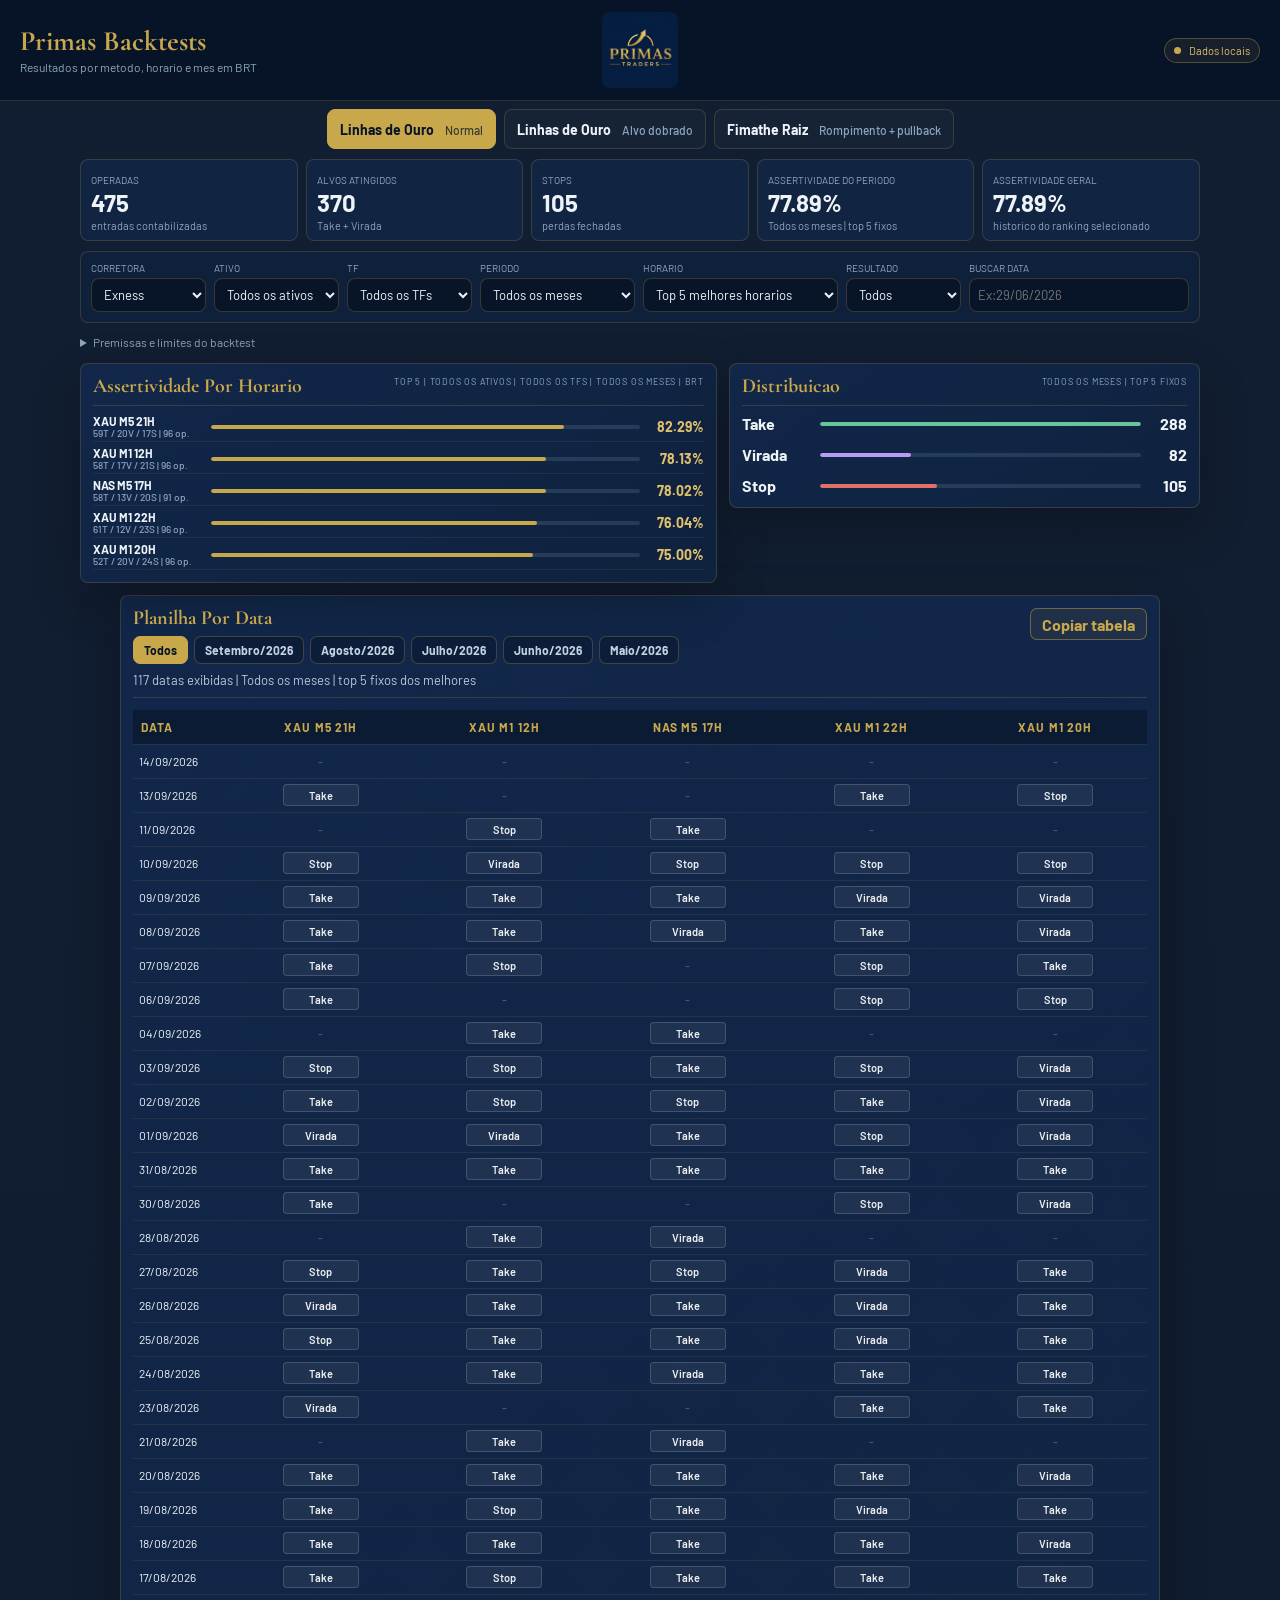
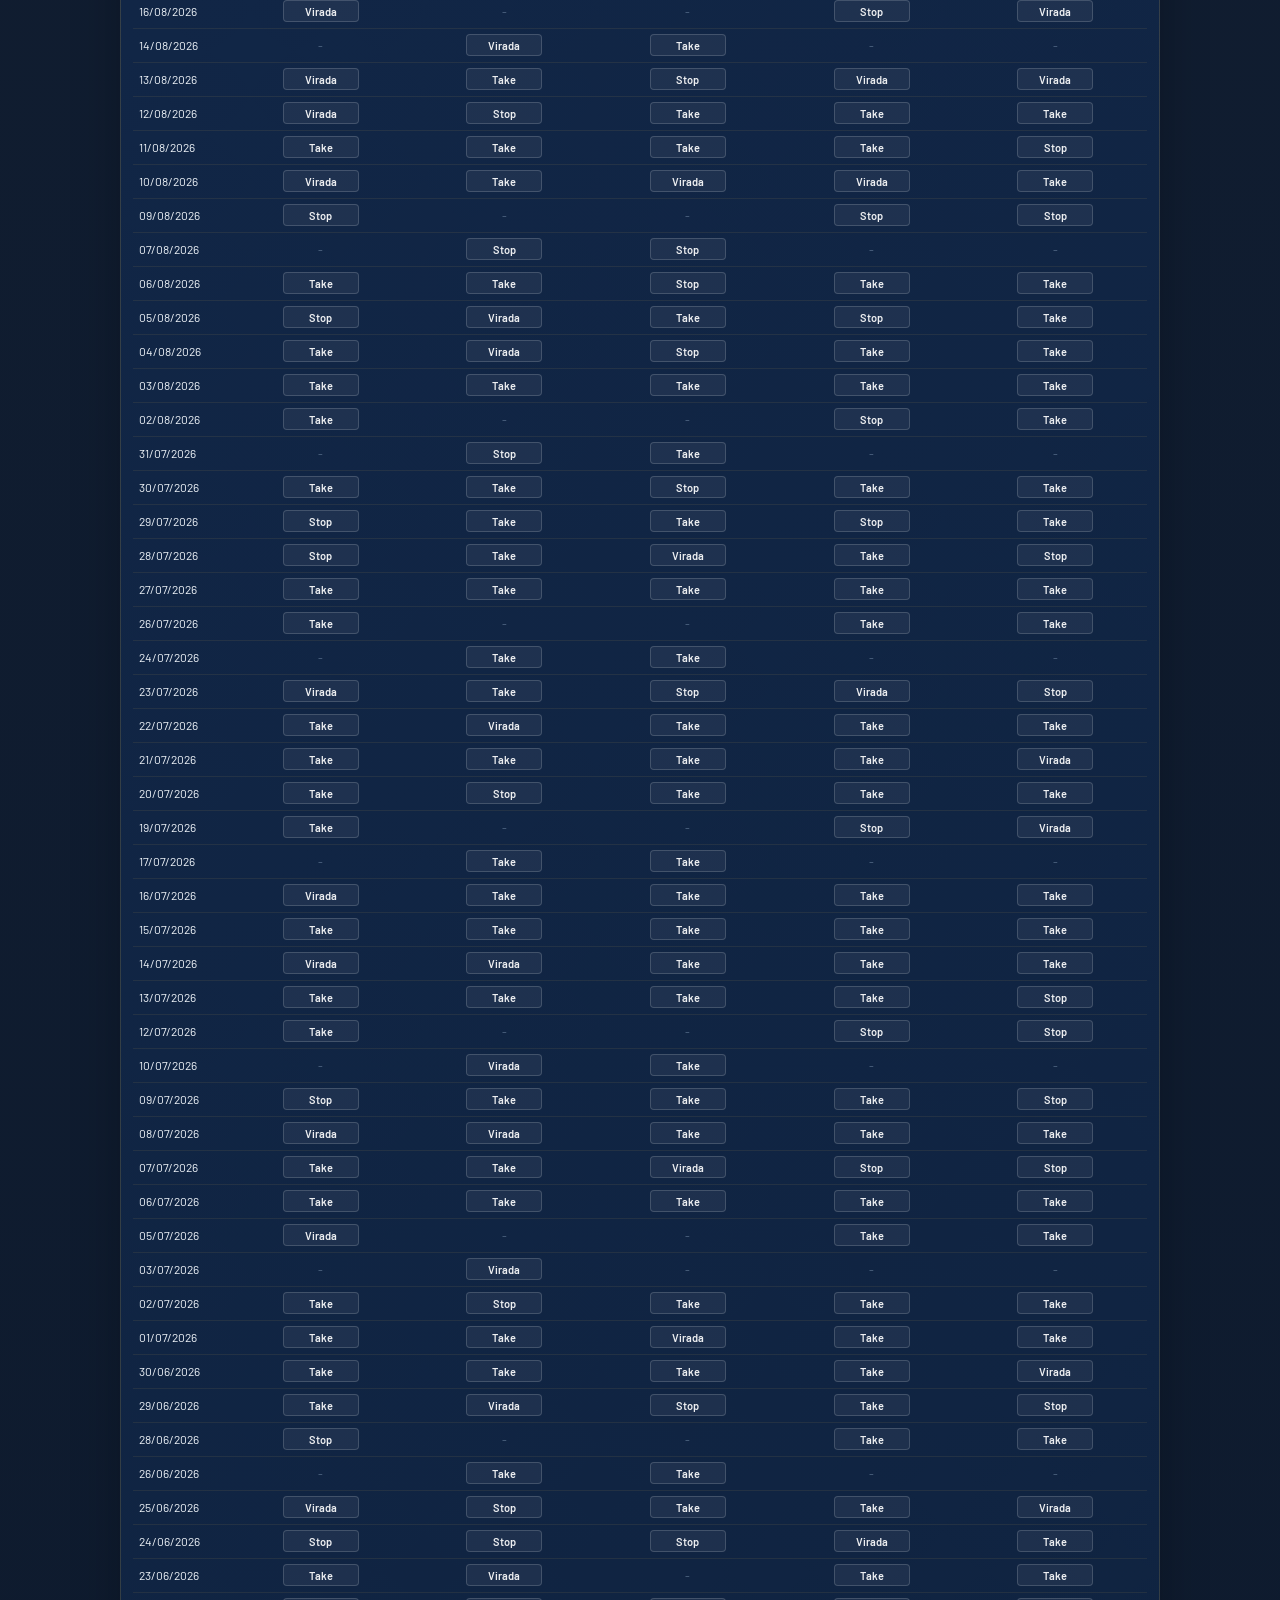
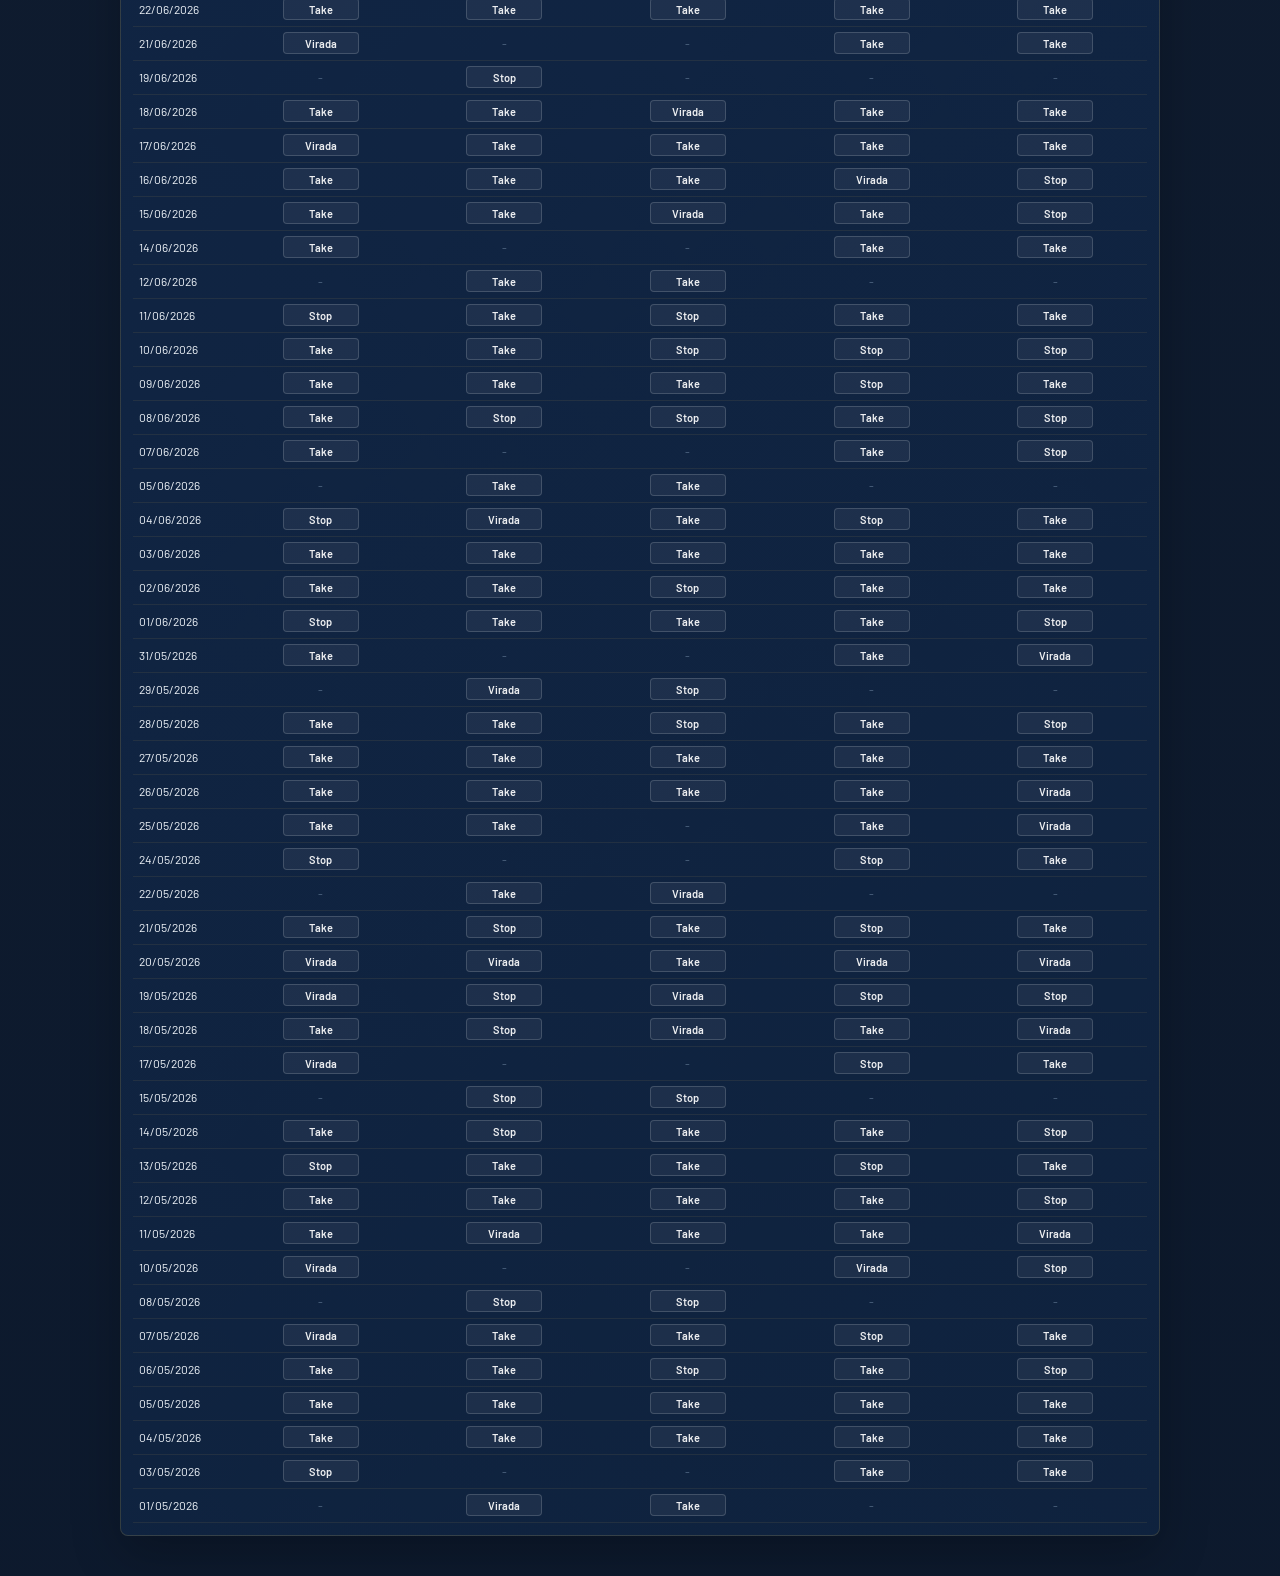
==== index.html @ 565451ce "Keep both XAU four and six M1 formations in Hantec dashboard" ====
<!doctype html>
<html lang=pt-BR>
<head>
  <meta charset=utf-8>
  <meta name=viewport content=width=device-width,initial-scale=1>
  <title>Primas Backtests Operacionais</title>
  <link rel="icon" type="image/png" href="assets/favicon.png">
  <link rel="preconnect" href="https://fonts.googleapis.com">
  <link rel="preconnect" href="https://fonts.gstatic.com" crossorigin>
  <link href="https://fonts.googleapis.com/css2?family=Cormorant+Garamond:wght@600;700&family=Barlow:wght@400;500;600;700&display=swap" rel="stylesheet">
  <link rel="stylesheet" href="styles.css?v=us30-20261015">
</head>
<body>
  <header class="topbar">
    <div class="brand">
      <img src="assets/primas-logo.png" alt="Primas Traders" class="brand-logo">
      <div>
        <h1>Primas Backtests</h1>
        <p>Resultados por metodo, horario e mes em BRT</p>
      </div>
    </div>
    <div class="status-pill"><span></span>Dados locais</div>
  </header>

  <main>
    <nav class=method-tabs aria-label=Operacionais>
      <button class="method-tab active" data-method="linhas_ouro_lote_dobrado">Linhas de Ouro <small>Normal</small></button>
      <button class="method-tab" data-method="linhas_ouro_alvo_dobrado">Linhas de Ouro <small>Alvo dobrado</small></button>
      <button class="method-tab" data-method="fimathe_raiz_pullback">Fimathe Raiz <small>Rompimento + pullback</small></button>
    </nav>

    <section class=summary-grid aria-label=Resumo do operacional>
      <article class=metric-card>
        <span>Operadas</span>
        <strong id=totalOps>-</strong>
        <small>entradas contabilizadas</small>
      </article>
      <article class=metric-card take>
        <span id="winsLabel">Gains</span>
        <strong id=totalWins>-</strong>
        <small>Take + Virada</small>
      </article>
      <article class=metric-card stop>
        <span>Stops</span>
        <strong id=totalStops>-</strong>
        <small id="stopsMeta">perdas fechadas</small>
      </article>
      <article class=metric-card accuracy>
        <span>Assertividade do periodo</span>
        <strong id=accuracy>-</strong>
        <small id="periodMeta">geral dos horarios</small>
      </article>
      <article class=metric-card accuracy>
        <span>Assertividade geral</span>
        <strong id="overallAccuracy">-</strong>
        <small>historico do ranking selecionado</small>
      </article>
    </section>

    <section class=toolbar>
      <div class=field>
        <label for=brokerFilter>Corretora</label>
        <select id="brokerFilter"></select>
      </div>
      <div class=field>
        <label for=assetFilter>Ativo</label>
        <select id="assetFilter"><option value="TODOS">Todos os ativos</option></select>
      </div>
      <div class=field>
        <label for=tfFilter>TF</label>
        <select id="tfFilter"><option value="TODOS">Todos os TFs</option></select>
      </div>
      <div class=field>
        <label for=monthFilter>Periodo</label>
        <select id="monthFilter"></select>
      </div>
      <div class="field setup-field">
        <label for=setupFilter>Horario</label>
        <select id="setupFilter"></select>
      </div>
      <div class=field>
        <label for=resultFilter>Resultado</label>
        <select id="resultFilter">
          <option value=TODOS>Todos</option>
          <option value=Take>Take</option>
          <option value=Virada>Virada</option>
          <option value=Stop>Stop</option>
          <option value=Falha>Falha de execucao</option>
        </select>
      </div>
      <div class="field grow">
        <label for=searchInput>Buscar data</label>
        <input id="searchInput" type=search placeholder=Ex:29/06/2026>
      </div>
    </section>

    <details id="methodNoteDisclosure" class="method-note-disclosure" hidden>
      <summary>Premissas e limites do backtest</summary>
      <p id="methodNote" class="method-note" hidden></p>
    </details>
    <section id="rankReference" class="rank-reference" hidden>
      <div><strong id="referenceTitle"></strong><p id="referenceSetups"></p></div>
      <button id="resetTfBtn" type="button">Voltar ao geral</button>
    </section>

    <section class=content-grid>
      <article class=panel>
        <div class=panel-head>
          <h2>Assertividade Por Horario</h2>
          <p id="rankingLabel">Os horarios abaixo estao em Brasilia.</p>
        </div>
        <div id=ranking class=ranking></div>
      </article>

      <article class=panel>
        <div class=panel-head>
          <h2>Distribuicao</h2>
          <p id=distributionLabel>-</p>
        </div>
        <div class=bars>
          <div class=bar-row><span>Take</span><div><i id=barTake></i></div><b id=barTakeText>-</b></div>
          <div class=bar-row><span>Virada</span><div><i id=barVirada></i></div><b id=barViradaText>-</b></div>
          <div class=bar-row><span>Stop</span><div><i id=barStop></i></div><b id=barStopText>-</b></div>
          <div class=bar-row id=barFalhaRow hidden><span>Falha</span><div><i id=barFalha></i></div><b id=barFalhaText>-</b></div>
        </div>
      </article>
    </section>

    <section class="panel table-panel">
      <div class="panel-head table-head">
        <div>
          <h2>Planilha Por Data</h2>
          <p id=tableCaption>-</p>
        </div>
        <button id=copyBtn type=button>Copiar tabela</button>
      </div>
      <div class=table-wrap>
        <table>
          <thead id=tableHead></thead>
          <tbody id=tableBody></tbody>
        </table>
      </div>
    </section>
  </main>

  <template id=emptyTemplate>
    <div class=empty-state>
      <strong>Dados ainda nao carregados</strong>
      <p>Quando voce subir esse operacional no Supabase ou colocar o CSV na pasta data, ele aparece aqui.</p>
    </div>
  </template>

  <script src="app.js?v=hantec-xau-4v-6v-20261015"></script>
</body>
</html>
---- styles.css ----
:root {
  --bg: #081529;
  --panel: #0f2340;
  --panel-2: #12284b;
  --line: rgba(201, 168, 76, .2);
  --gold: #c9a84c;
  --gold-2: #e0c06e;
  --text: #eef3f8;
  --muted: #8da6bf;
  --take: #69c49a;
  --virada: #b99af4;
  --stop: #e0716a;
  --shadow: 0 18px 50px rgba(0, 0, 0, .24);
}

* {
  box-sizing: border-box;
}

body {
  margin: 0;
  min-height: 100vh;
  color: var(--text);
  background:
    linear-gradient(180deg, rgba(8, 21, 41, .96), rgba(8, 21, 41, .98)),
    repeating-linear-gradient(90deg, transparent 0 71px, rgba(201, 168, 76, .035) 72px),
    repeating-linear-gradient(0deg, transparent 0 71px, rgba(201, 168, 76, .035) 72px);
  font-family: Barlow, Arial, sans-serif;
}

.topbar {
  position: sticky;
  top: 0;
  z-index: 10;
  display: flex;
  align-items: center;
  justify-content: space-between;
  gap: 20px;
  padding: 18px 28px;
  border-bottom: 1px solid var(--line);
  background: rgba(8, 21, 41, .95);
  backdrop-filter: blur(12px);
}

h1,
h2,
p {
  margin: 0;
}

h1 {
  color: var(--gold);
  font-family: "Cormorant Garamond", Georgia, serif;
  font-size: clamp(28px, 4vw, 42px);
  line-height: .95;
}

.topbar p {
  margin-top: 6px;
  color: var(--muted);
  font-size: 14px;
}

.status-pill {
  display: inline-flex;
  align-items: center;
  gap: 8px;
  padding: 8px 12px;
  border: 1px solid rgba(201, 168, 76, .35);
  border-radius: 999px;
  color: var(--gold-2);
  background: rgba(201, 168, 76, .08);
  font-size: 13px;
  white-space: nowrap;
}

.status-pill span {
  width: 7px;
  height: 7px;
  border-radius: 999px;
  background: var(--gold);
}

main {
  width: min(1480px, calc(100% - 32px));
  margin: 0 auto;
  padding: 22px 0 40px;
}

.method-tabs {
  display: grid;
  grid-template-columns: repeat(3, minmax(0, 1fr));
  gap: 10px;
  margin-bottom: 16px;
}

.method-tab {
  min-height: 58px;
  border: 1px solid var(--line);
  border-radius: 8px;
  color: var(--text);
  background: rgba(15, 35, 64, .72);
  font: inherit;
  font-weight: 700;
  text-align: left;
  padding: 12px 14px;
  cursor: pointer;
}

.method-tab small {
  display: block;
  margin-top: 3px;
  color: var(--muted);
  font-size: 13px;
  font-weight: 500;
}

.method-tab.active {
  color: var(--bg);
  border-color: var(--gold);
  background: var(--gold);
}

.method-tab.active small {
  color: rgba(8, 21, 41, .76);
}

.summary-grid {
  display: grid;
  grid-template-columns: 1.5fr repeat(4, 1fr);
  gap: 12px;
  margin-bottom: 16px;
}

.metric-card,
.panel {
  border: 1px solid var(--line);
  border-radius: 8px;
  background: linear-gradient(145deg, rgba(18, 40, 75, .92), rgba(15, 35, 64, .92));
  box-shadow: var(--shadow);
}

.metric-card {
  min-height: 104px;
  padding: 16px;
}

.metric-card span,
.field label,
.panel-head p {
  color: var(--muted);
  font-size: 12px;
  letter-spacing: 1.2px;
  text-transform: uppercase;
}

.metric-card strong {
  display: block;
  margin-top: 8px;
  font-size: clamp(24px, 3vw, 34px);
  line-height: 1;
}

.metric-card small {
  display: block;
  margin-top: 7px;
  color: var(--muted);
  font-size: 13px;
}

.metric-card.strong strong {
  color: var(--gold);
  font-family: "Cormorant Garamond", Georgia, serif;
  font-size: clamp(25px, 3vw, 36px);
}

.metric-card.take strong {
  color: var(--take);
}

.metric-card.stop strong {
  color: var(--stop);
}

.metric-card.accuracy strong {
  color: var(--gold-2);
}

.toolbar {
  display: grid;
  grid-template-columns: 220px 180px 1fr;
  gap: 10px;
  margin-bottom: 16px;
  padding: 12px;
  border: 1px solid var(--line);
  border-radius: 8px;
  background: rgba(15, 35, 64, .68);
}

.field {
  display: flex;
  flex-direction: column;
  gap: 6px;
}

select,
input {
  width: 100%;
  height: 40px;
  border: 1px solid rgba(201, 168, 76, .24);
  border-radius: 7px;
  color: var(--text);
  background: var(--bg);
  font: inherit;
  font-size: 15px;
  padding: 0 11px;
  outline: none;
}

select:focus,
input:focus {
  border-color: var(--gold);
}

.content-grid {
  display: grid;
  grid-template-columns: 1.25fr .75fr;
  gap: 16px;
  margin-bottom: 16px;
}

.panel {
  padding: 16px;
}

.panel-head {
  display: flex;
  align-items: flex-start;
  justify-content: space-between;
  gap: 16px;
  padding-bottom: 12px;
  border-bottom: 1px solid var(--line);
}

.panel-head h2 {
  color: var(--gold);
  font-family: "Cormorant Garamond", Georgia, serif;
  font-size: 26px;
  line-height: 1;
}

.ranking {
  display: grid;
  gap: 10px;
  padding-top: 14px;
}

.rank-row {
  display: grid;
  grid-template-columns: 150px 1fr 86px;
  align-items: center;
  gap: 12px;
  padding: 10px 0;
  border-bottom: 1px solid rgba(201, 168, 76, .09);
}

.rank-name {
  font-weight: 700;
}

.rank-name small {
  display: block;
  color: var(--muted);
  font-size: 12px;
  font-weight: 500;
  margin-top: 2px;
}

.track,
.bar-row div {
  overflow: hidden;
  height: 8px;
  border-radius: 999px;
  background: rgba(141, 166, 191, .18);
}

.track i,
.bar-row i {
  display: block;
  height: 100%;
  border-radius: inherit;
  background: var(--gold);
}

.rank-pct {
  color: var(--gold-2);
  font-size: 20px;
  font-weight: 700;
  text-align: right;
}

.bars {
  display: grid;
  gap: 18px;
  padding-top: 24px;
}

.bar-row {
  display: grid;
  grid-template-columns: 74px 1fr 54px;
  align-items: center;
  gap: 12px;
}

.bar-row span {
  font-weight: 700;
}

.bar-row b {
  text-align: right;
}

#barTake {
  background: var(--take);
}

#barVirada {
  background: var(--virada);
}

#barStop {
  background: var(--stop);
}

.table-panel {
  padding-bottom: 0;
}

.table-head {
  align-items: center;
}

#copyBtn {
  height: 38px;
  border: 1px solid rgba(201, 168, 76, .45);
  border-radius: 7px;
  color: var(--gold);
  background: rgba(201, 168, 76, .08);
  font: inherit;
  font-weight: 700;
  padding: 0 14px;
  cursor: pointer;
}

.table-wrap {
  overflow: auto;
  max-height: 58vh;
  margin: 14px -16px 0;
  border-radius: 0 0 8px 8px;
}

table {
  width: 100%;
  min-width: 900px;
  border-collapse: collapse;
  font-size: 14px;
}

th,
td {
  padding: 11px 14px;
  text-align: left;
  border-bottom: 1px solid rgba(201, 168, 76, .1);
  white-space: nowrap;
}

th {
  position: sticky;
  top: 0;
  z-index: 2;
  color: var(--gold);
  background: #0b1b34;
  font-size: 12px;
  letter-spacing: 1.1px;
  text-transform: uppercase;
}

tr:hover td {
  background: rgba(201, 168, 76, .04);
}

.badge {
  display: inline-flex;
  min-width: 70px;
  justify-content: center;
  padding: 4px 8px;
  border-radius: 999px;
  font-size: 12px;
  font-weight: 800;
}

.badge.Take {
  color: #092719;
  background: var(--take);
}

.badge.Virada {
  color: #21123d;
  background: var(--virada);
}

.badge.Stop {
  color: #33100d;
  background: var(--stop);
}

.empty-cell {
  color: rgba(141, 166, 191, .45);
}

.empty-state {
  padding: 28px;
  border: 1px dashed rgba(201, 168, 76, .38);
  border-radius: 8px;
  color: var(--muted);
  background: rgba(8, 21, 41, .45);
}

.empty-state strong {
  display: block;
  color: var(--gold);
  margin-bottom: 6px;
}

@media (max-width: 1020px) {
  .summary-grid {
    grid-template-columns: repeat(2, 1fr);
  }

  .metric-card.strong {
    grid-column: 1 / -1;
  }

  .content-grid,
  .toolbar {
    grid-template-columns: 1fr;
  }
}

@media (max-width: 720px) {
  .topbar {
    align-items: flex-start;
    flex-direction: column;
    padding: 16px;
  }

  main {
    width: min(100% - 20px, 1480px);
  }

  .method-tabs,
  .summary-grid {
    grid-template-columns: 1fr;
  }

  .rank-row {
    grid-template-columns: 1fr;
    gap: 8px;
  }

  .rank-pct {
    text-align: left;
  }
}

/* Monthly dashboard additions */
.summary-grid {
  grid-template-columns: 1.45fr repeat(5, 1fr);
}

.toolbar {
  grid-template-columns: 190px 220px 180px 1fr;
}

.method-overview {
  display: grid;
  gap: 10px;
  padding-top: 14px;
}

.method-mini {
  display: grid;
  grid-template-columns: 1fr auto;
  gap: 3px 10px;
  align-items: center;
  padding: 10px 11px;
  border: 1px solid rgba(201, 168, 76, .16);
  border-radius: 7px;
  background: rgba(8, 21, 41, .42);
}

.method-mini.active {
  border-color: rgba(201, 168, 76, .5);
  background: rgba(201, 168, 76, .08);
}

.method-mini strong {
  color: var(--text);
  font-size: 14px;
}

.method-mini span {
  grid-column: 1;
  color: var(--muted);
  font-size: 13px;
}

.method-mini b {
  grid-row: 1 / span 2;
  grid-column: 2;
  color: var(--gold-2);
  font-size: 18px;
}

.month-row td {
  position: sticky;
  top: 42px;
  z-index: 1;
  color: var(--bg);
  background: var(--gold);
  font-weight: 800;
  letter-spacing: .4px;
  text-transform: uppercase;
}

@media (max-width: 1220px) {
  .summary-grid {
    grid-template-columns: repeat(3, 1fr);
  }

  .metric-card.strong {
    grid-column: 1 / -1;
  }

  .toolbar {
    grid-template-columns: repeat(2, 1fr);
  }
}

@media (max-width: 720px) {
  .toolbar {
    grid-template-columns: 1fr;
  }
}

/* Calendar-style monthly tabs */
.table-head {
  align-items: flex-start;
}

#tableCaption {
  display: flex;
  flex-direction: column;
  gap: 8px;
  margin-top: 8px;
  text-transform: none;
  letter-spacing: 0;
}

.month-tabs {
  display: flex;
  flex-wrap: wrap;
  gap: 6px;
}

.month-tab {
  min-height: 32px;
  border: 1px solid rgba(201, 168, 76, .26);
  border-radius: 7px;
  color: var(--muted);
  background: rgba(8, 21, 41, .52);
  font: inherit;
  font-size: 13px;
  font-weight: 700;
  padding: 0 12px;
  cursor: pointer;
}

.month-tab.active {
  color: var(--bg);
  border-color: var(--gold);
  background: var(--gold);
}

.table-wrap table td {
  height: 34px;
  padding: 5px 6px;
}

.table-wrap table th {
  height: 34px;
  padding: 8px 8px;
}

.badge {
  display: flex;
  align-items: center;
  justify-content: center;
  width: 100%;
  min-width: 68px;
  min-height: 25px;
  border-radius: 4px;
  padding: 4px 6px;
  font-size: 11px;
  font-weight: 800;
}

.badge.Take {
  color: #bff2d6;
  background: rgba(58, 129, 100, .42);
}

.badge.Virada {
  color: #d9ccff;
  background: rgba(112, 91, 174, .46);
}

.badge.Stop {
  color: #ffb3ae;
  background: rgba(128, 65, 80, .5);
}

.month-row {
  display: none;
}

/* Ajuste pedido: voltar ao visual compacto da primeira versao */
body {
  font-family: 'Barlow', 'Segoe UI', Arial, sans-serif;
}

.brand {
  display: flex;
  align-items: center;
  gap: 12px;
}

.brand-mark {
  width: 42px;
  height: 42px;
  border-radius: 8px;
  border: 1px solid rgba(201, 168, 76, .22);
  object-fit: cover;
  flex: 0 0 auto;
}

h1,
.panel-head h2,
.metric-card.strong strong {
  font-family: 'Cormorant Garamond', Georgia, serif;
}

.summary-grid {
  grid-template-columns: 1.35fr repeat(5, minmax(130px, 1fr));
}

.toolbar {
  grid-template-columns: 190px 200px 170px 1fr;
}

.table-panel {
  max-width: 100%;
}

.table-head {
  align-items: flex-start;
}

#tableCaption {
  display: flex;
  flex-direction: column;
  gap: 8px;
  margin-top: 8px;
  color: #b8c8dc;
  font-size: 13px;
  text-transform: none;
  letter-spacing: 0;
}

.month-tabs {
  display: flex;
  flex-wrap: wrap;
  gap: 6px;
}

.month-tab {
  min-height: 32px;
  border: 1px solid rgba(201, 168, 76, .28);
  border-radius: 7px;
  color: #c6d2e3;
  background: rgba(8, 21, 41, .48);
  font: inherit;
  font-size: 13px;
  font-weight: 700;
  padding: 0 13px;
  cursor: pointer;
}

.month-tab.active {
  color: var(--bg);
  border-color: var(--gold);
  background: var(--gold);
}

.table-wrap {
  max-height: 60vh;
}

table {
  min-width: 0;
  table-layout: fixed;
}

th,
td {
  padding: 9px 12px;
  vertical-align: middle;
}

th:first-child,
td:first-child {
  width: 150px;
}

th:not(:first-child),
td:not(:first-child) {
  text-align: center;
}

.badge {
  display: inline-flex;
  align-items: center;
  justify-content: center;
  width: 70px;
  min-width: 70px;
  min-height: 22px;
  border-radius: 999px;
  padding: 3px 10px;
  font-size: 12px;
  font-weight: 800;
}

.badge.Take {
  color: #061d13;
  background: #8bcda7;
}

.badge.Virada {
  color: #130b26;
  background: #b99af4;
}

.badge.Stop {
  color: #260d0a;
  background: #dd7d73;
}

.empty-cell {
  color: rgba(141, 166, 191, .55);
}

.month-row {
  display: none;
}

@media (max-width: 1220px) {
  .summary-grid {
    grid-template-columns: repeat(3, 1fr);
  }

  .toolbar {
    grid-template-columns: repeat(2, 1fr);
  }
}

@media (max-width: 760px) {
  .summary-grid,
  .toolbar {
    grid-template-columns: 1fr;
  }

  table {
    min-width: 820px;
  }
}

/* Ajuste final: logo completa, sem operacional duplicado, tabela compacta */
.brand-logo {
  width: 132px;
  height: 58px;
  object-fit: contain;
  object-position: left center;
  border-radius: 8px;
  border: 1px solid rgba(201, 168, 76, .18);
  background: #081529;
  flex: 0 0 auto;
}

.brand-mark {
  display: none;
}

.summary-grid {
  grid-template-columns: repeat(5, minmax(150px, 1fr));
}

.content-grid {
  grid-template-columns: 1.55fr .85fr;
}

.method-overview,
.method-mini {
  display: none !important;
}

.table-wrap {
  overflow: auto;
}

.table-wrap table {
  width: auto;
  min-width: 760px;
  table-layout: auto;
}

.table-wrap th,
.table-wrap td {
  padding: 8px 10px;
}

.table-wrap th:first-child,
.table-wrap td:first-child {
  width: 116px;
  min-width: 116px;
}

.table-wrap th:not(:first-child),
.table-wrap td:not(:first-child) {
  width: 132px;
  min-width: 132px;
  max-width: 132px;
}

.badge {
  width: 70px;
  min-width: 70px;
  margin: 0 auto;
}

@media (max-width: 1220px) {
  .summary-grid {
    grid-template-columns: repeat(3, 1fr);
  }
}

@media (max-width: 760px) {
  .brand-logo {
    width: 116px;
    height: 50px;
  }

  .summary-grid {
    grid-template-columns: 1fr;
  }
}

/* Ajuste visual 14/09: tabela acomodada e marca centralizada */
.topbar {
  position: relative;
  justify-content: center;
  padding: 20px 28px;
}

.brand {
  justify-content: center;
  gap: 18px;
  text-align: left;
}

.brand-logo {
  width: 180px;
  height: 76px;
  object-fit: contain;
  object-position: center center;
  padding: 6px 12px;
}

.status-pill {
  position: absolute;
  right: 28px;
  top: 50%;
  transform: translateY(-50%);
}

.table-panel {
  overflow: visible;
}

.table-wrap {
  overflow: visible;
  max-height: none;
  margin: 14px -16px 0;
}

.table-wrap table {
  width: 100%;
  min-width: 0;
  table-layout: fixed;
}

.table-wrap th,
.table-wrap td {
  padding: 8px 8px;
}

.table-wrap th:first-child,
.table-wrap td:first-child {
  width: 112px;
  min-width: 112px;
}

.table-wrap th:not(:first-child),
.table-wrap td:not(:first-child) {
  width: auto;
  min-width: 0;
  max-width: none;
}

.table-wrap th {
  position: static;
}

.badge {
  width: min(86px, 100%);
  min-width: 0;
  margin: 0 auto;
}

@media (max-width: 980px) {
  .topbar {
    justify-content: flex-start;
  }

  .brand {
    justify-content: flex-start;
  }

  .status-pill {
    position: static;
    transform: none;
  }

  .table-wrap {
    overflow-x: auto;
  }

  .table-wrap table {
    min-width: 760px;
  }
}

/* Compactacao para bases com 20 horarios */
main {
  width: min(1720px, calc(100% - 22px));
  padding-top: 16px;
}

.method-tabs {
  margin-bottom: 12px;
}

.method-tab {
  min-height: 48px;
  padding: 9px 12px;
}

.summary-grid {
  gap: 9px;
  margin-bottom: 12px;
}

.metric-card {
  min-height: 82px;
  padding: 12px 13px;
}

.metric-card strong {
  margin-top: 5px;
  font-size: clamp(22px, 2.4vw, 28px);
}

.toolbar,
.content-grid {
  margin-bottom: 12px;
}

.panel {
  padding: 12px;
}

.panel-head {
  padding-bottom: 9px;
}

.panel-head h2 {
  font-size: 23px;
}

.ranking {
  gap: 4px;
  padding-top: 8px;
}

.rank-row {
  grid-template-columns: 136px 1fr 74px;
  gap: 9px;
  padding: 6px 0;
}

.rank-name {
  font-size: 14px;
}

.rank-name small {
  font-size: 11px;
}

.rank-pct {
  font-size: 17px;
}

.track,
.bar-row div {
  height: 7px;
}

.bars {
  gap: 12px;
  padding-top: 16px;
}

.table-wrap th,
.table-wrap td {
  padding: 5px 4px;
  font-size: 11px;
}

.table-wrap th:first-child,
.table-wrap td:first-child {
  width: 78px;
  min-width: 78px;
}

.badge {
  width: min(56px, 100%);
  min-height: 18px;
  padding: 2px 4px;
  font-size: 10px;
}

.month-tab {
  min-height: 28px;
  padding: 0 10px;
  font-size: 12px;
}

#copyBtn {
  height: 32px;
  padding: 0 11px;
}

/* Ajuste 14/09: assertividade completa compacta e planilha com top 5 */
.content-grid {
  grid-template-columns: minmax(0, .78fr) minmax(260px, .42fr);
  align-items: start;
  gap: 12px;
}

.ranking {
  gap: 0;
  padding-top: 4px;
}

.rank-row {
  grid-template-columns: 104px minmax(120px, 1fr) 54px;
  gap: 6px;
  padding: 2px 0;
  min-height: 22px;
}

.rank-name {
  font-size: 11px;
  line-height: 1.05;
}

.rank-name small {
  font-size: 9px;
  margin-top: 0;
}

.rank-pct {
  font-size: 13px;
}

.track,
.bar-row div {
  height: 4px;
}

.panel-head h2 {
  font-size: 20px;
}

.panel-head p {
  font-size: 9px;
  letter-spacing: .8px;
}

.bars {
  gap: 8px;
  padding-top: 10px;
}

.bar-row {
  grid-template-columns: 70px 1fr 38px;
  gap: 8px;
}

.table-wrap {
  margin: 12px 0 0;
}

.table-wrap table {
  width: 100%;
  min-width: 0;
  table-layout: fixed;
}

.table-wrap th,
.table-wrap td {
  padding: 7px 8px;
  font-size: 12px;
}

.table-wrap th:first-child,
.table-wrap td:first-child {
  width: 112px;
  min-width: 112px;
}

.badge {
  width: min(76px, 100%);
  min-height: 22px;
  font-size: 11px;
}


/* Ajuste 14/09: top 10 e paineis de mesma altura */
.content-grid {
  grid-template-columns: 1fr 1fr;
  align-items: stretch;
}

.content-grid > .panel {
  height: 100%;
}

.ranking {
  gap: 2px;
  padding-top: 6px;
}

.rank-row {
  grid-template-columns: 112px minmax(120px, 1fr) 58px;
  min-height: 28px;
  padding: 3px 0;
}

.rank-name {
  font-size: 12px;
}

.rank-name small {
  font-size: 10px;
}

.rank-pct {
  font-size: 14px;
}

.rank-return { display: block; font-size: 10px; line-height: 1.3; font-weight: 500; }
.rank-return.positive { color: #98d0b1; }
.rank-return.negative { color: #e18b81; }

.bars {
  height: calc(100% - 42px);
  align-content: center;
}


/* Ajuste 14/09: seletor de corretora */
.toolbar {
  grid-template-columns: repeat(4, minmax(0, 1fr));
}

.toolbar .grow { grid-column: span 2; }
.rank-reference { display: flex; align-items: center; justify-content: space-between; gap: 16px; margin: 0 0 12px; padding: 10px 0; border-bottom: 1px solid var(--line); }
.rank-reference[hidden] { display: none; }
.rank-reference strong { color: var(--gold-2); font-size: 13px; }
.rank-reference p { margin: 5px 0 0; color: var(--muted); font-size: 12px; line-height: 1.5; }
.rank-reference button { flex: 0 0 auto; font-size: 12px; }
@media (min-width: 1500px) {
  .toolbar { grid-template-columns: 140px 140px 130px 175px 200px 145px minmax(140px, 1fr); }
  .toolbar .grow { grid-column: auto; }
}

.method-note {
  margin: 0 0 12px;
  color: var(--muted);
  font-size: 13px;
  line-height: 1.5;
}

.badge,
.badge.Take,
.badge.Virada,
.badge.Stop,
.badge.Aberto {
  background: rgba(255, 255, 255, .06);
  color: rgba(255, 255, 255, .92);
  border: 1px solid rgba(255, 255, 255, .16);
  border-radius: 4px;
  font-weight: 600;
}

.operation-detail { max-width: 280px; margin: 0 auto; }
.operation-detail summary { cursor: pointer; }
.operation-detail small { display: block; margin-top: 8px; white-space: normal; overflow-wrap: anywhere; text-align: left; line-height: 1.5; }

.topbar { display: grid; grid-template-columns: minmax(0,1fr) 76px minmax(0,1fr); align-items: center; padding: 12px 20px; gap: 16px; }
.brand { display: contents; }
.brand > div { grid-column: 1; grid-row: 1; min-width: 0; text-align: left; }
.brand-logo { grid-column: 2; grid-row: 1; width: 76px; height: 76px; padding: 0; border: 0; border-radius: 8px; background: transparent; }
h1 { font-size: 28px; line-height: 1.1; letter-spacing: 0; }
.topbar p { margin-top: 3px; font-size: 12px; }
.status-pill { grid-column: 3; grid-row: 1; justify-self: end; position: static; transform: none; padding: 5px 9px; font-size: 11px; }
main { width: min(1120px, calc(100% - 32px)); padding-top: 8px; }
.method-tabs { display: flex; flex-wrap: wrap; justify-content: center; gap: 8px; margin-bottom: 10px; border: 0; }
.method-tab { flex: 0 0 auto; min-height: 40px; padding: 8px 12px; border: 1px solid var(--line); border-radius: 8px; background: rgba(255,255,255,.025); font-size: 14px; }
.method-tab small { display: inline; margin: 0 0 0 8px; font-size: 12px; }
.method-tab.active { background: var(--gold); color: var(--bg); border-color: var(--gold); }
.method-tab.active small { color: rgba(8,21,41,.76); }
.summary-grid { grid-template-columns: repeat(5,minmax(0,1fr)); gap: 8px; margin-bottom: 10px; border: 0; background: transparent; }
.metric-card { min-height: 68px; padding: 8px 10px; border: 1px solid var(--line); border-radius: 8px; background: rgba(18,40,75,.68); box-shadow: none; min-width: 0; }
.metric-card:last-child { border-right: 1px solid var(--line); }
.metric-card span { font-size: 10px; letter-spacing: 0; }
.metric-card strong { margin-top: 4px; font-size: 24px; line-height: 1; }
.metric-card small { margin-top: 4px; font-size: 11px; overflow-wrap: anywhere; }
.toolbar { gap: 8px; padding: 10px; margin-bottom: 8px; }
.field { min-width: 0; gap: 4px; }
.field label { font-size: 10px; letter-spacing: 0; }
.toolbar select,.toolbar input { height: 34px; padding: 0 8px; font-size: 13px; border-radius: 8px; }
.table-panel { width: min(1040px,100%); margin: 0 auto; }
.table-wrap table { width: 100%; min-width: 720px; table-layout: fixed; }
.table-wrap th,.table-wrap td { padding: 5px 8px; }
.table-wrap th:first-child,.table-wrap td:first-child { width: 96px; min-width: 96px; }
.content-grid { grid-template-columns: minmax(0,1.15fr) minmax(0,.85fr); align-items: start; }
.content-grid > .panel { height: auto; }
.bars { height: auto; align-content: start; padding-top: 8px; gap: 12px; }
.method-note-disclosure { margin-bottom: 10px; color: var(--muted); font-size: 12px; }
.method-note-disclosure[hidden] { display: none; }
.method-note-disclosure summary { cursor: pointer; padding: 4px 0; }
.method-note-disclosure .method-note { margin: 6px 0 0; font-size: 12px; line-height: 1.5; }
.method-note-disclosure summary:focus-visible { outline: 2px solid var(--gold); outline-offset: 3px; }
@media (min-width: 1180px) {
  .toolbar { grid-template-columns: 115px 125px 125px 155px 195px 115px minmax(150px,1fr); }
  .toolbar .grow { grid-column: auto; }
}
@media (max-width: 1179px) and (min-width: 681px) {
  .toolbar { grid-template-columns: repeat(4,minmax(0,1fr)); }
  .toolbar .grow { grid-column: span 2; }
}
@media (max-width: 760px) {
  .method-tabs { display: grid; grid-template-columns: repeat(3,minmax(0,1fr)); }
  .summary-grid { grid-template-columns: repeat(3,minmax(0,1fr)); }
  .metric-card { border-bottom: 1px solid var(--line); }
  .method-tab { flex: 1; min-width: 0; padding: 8px; font-size: 12px; }
  .method-tab small { display: block; margin: 3px 0 0; font-size: 11px; }
}
@media (max-width: 540px) {
  .topbar { display: flex; flex-direction: column; padding: 12px; }
  .brand { display: flex; flex-direction: column; align-items: center; gap: 6px; }
  .brand > div { text-align: center; }
  .status-pill { display: none; }
  .brand-logo { width: 64px; height: 64px; }
  h1 { font-size: 23px; }
  .topbar p { font-size: 11px; }
  main { width: calc(100% - 24px); }
  .summary-grid { grid-template-columns: repeat(2,minmax(0,1fr)); }
  .metric-card { min-height: 74px; }
  .metric-card:last-child { grid-column: 1 / -1; }
  .toolbar select,.toolbar input { height: 40px; }
}

@media (max-width: 980px) {
  .content-grid {
    grid-template-columns: minmax(0, 1fr);
  }

  .rank-reference { align-items: flex-start; flex-direction: column; }

  .rank-row {
    grid-template-columns: 112px minmax(0, 1fr) 58px;
  }

  .content-grid > .panel,
  .bars {
    height: auto;
  }
}

@media (max-width: 680px) {
  .toolbar { grid-template-columns: repeat(2,minmax(0,1fr)); }
  .toolbar .grow { grid-column: auto; }
  .toolbar .setup-field { grid-column: 1 / -1; }
}
.bar-row[hidden] { display: none; }
#barFalha { background: rgba(255, 255, 255, 0.6); }
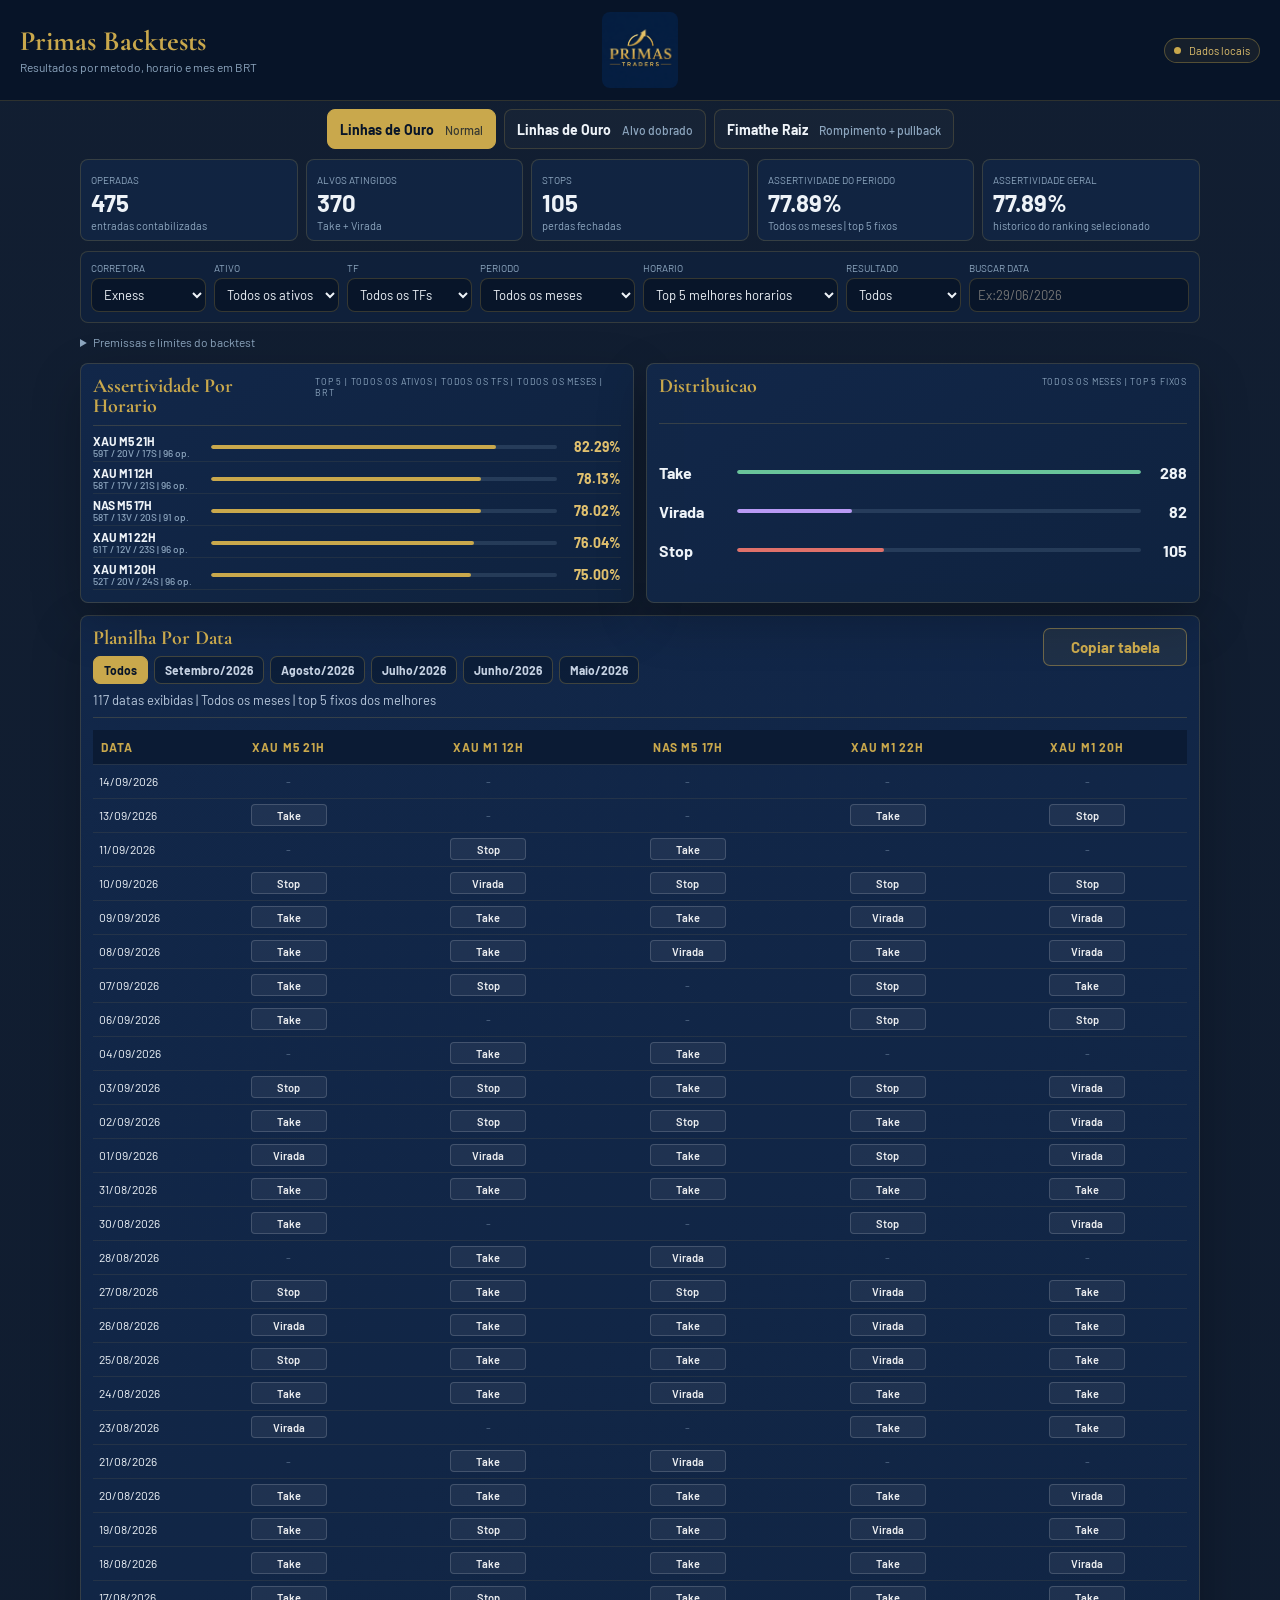
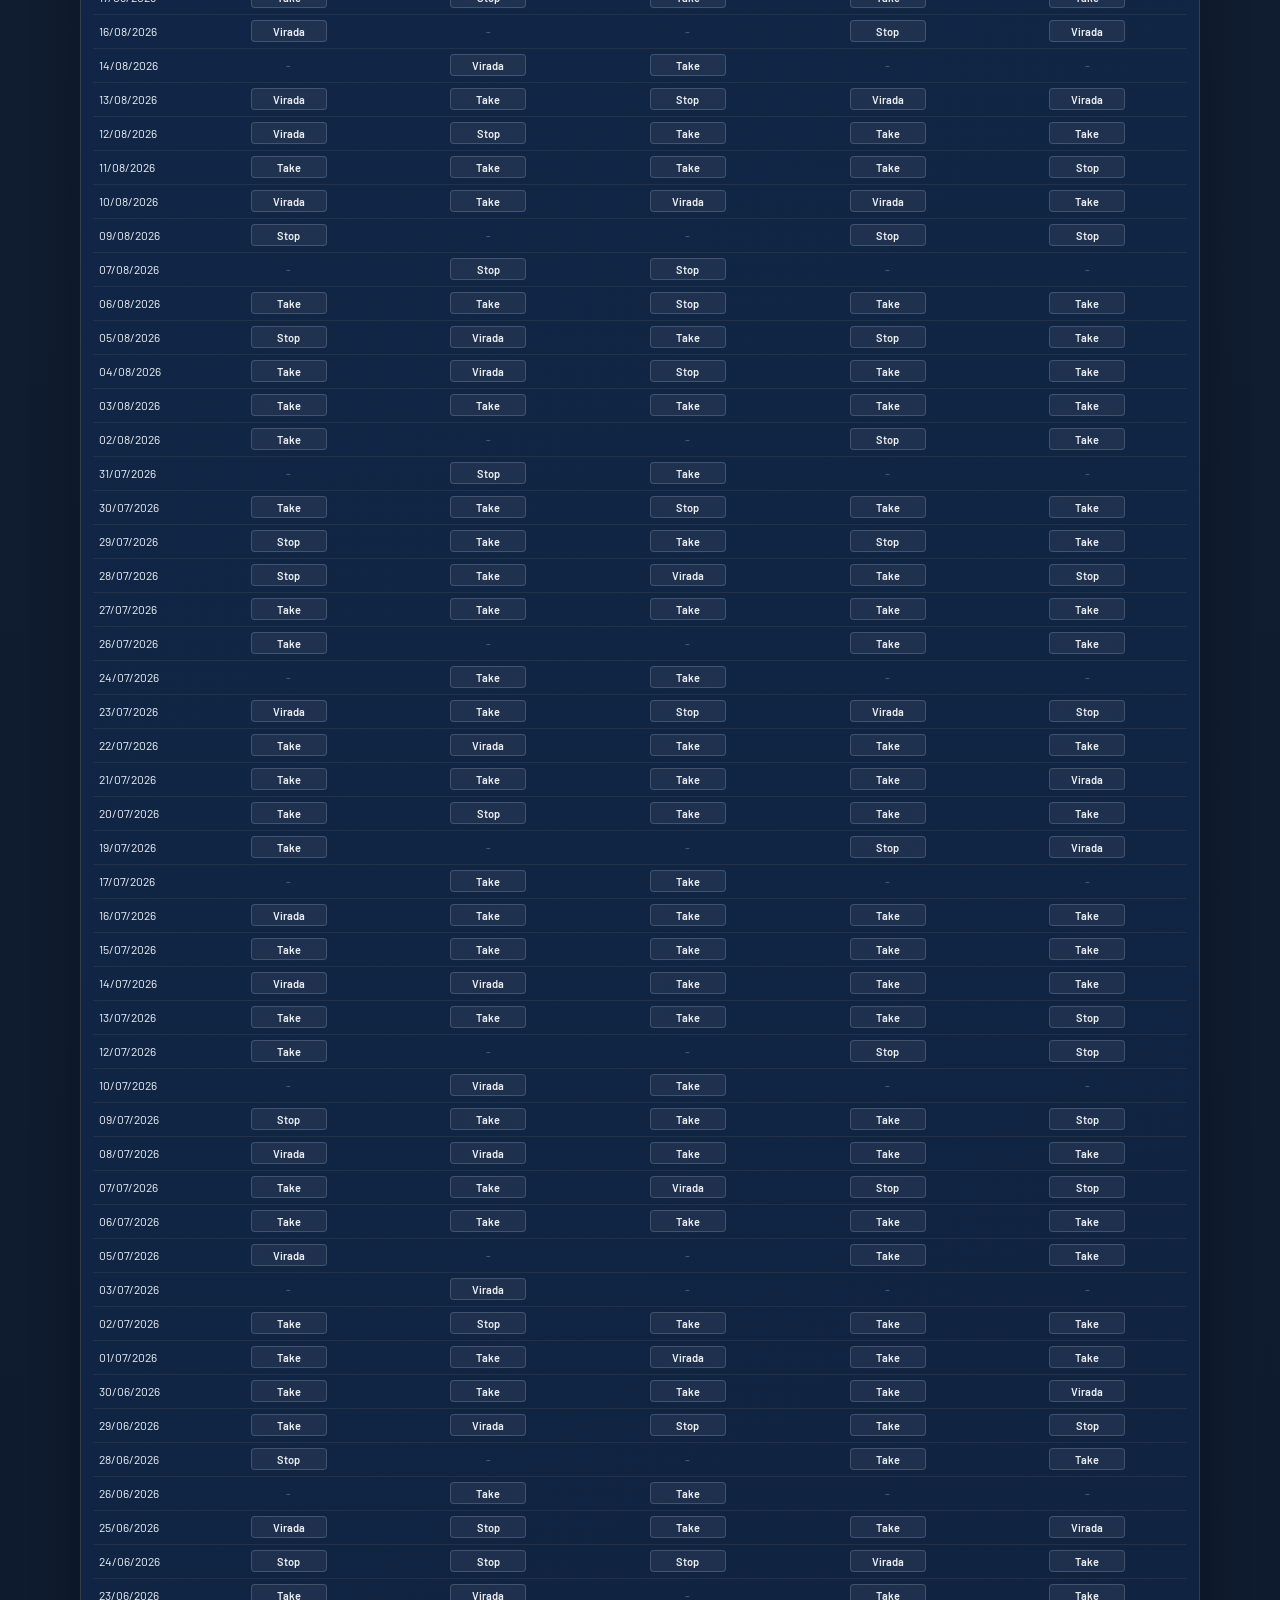
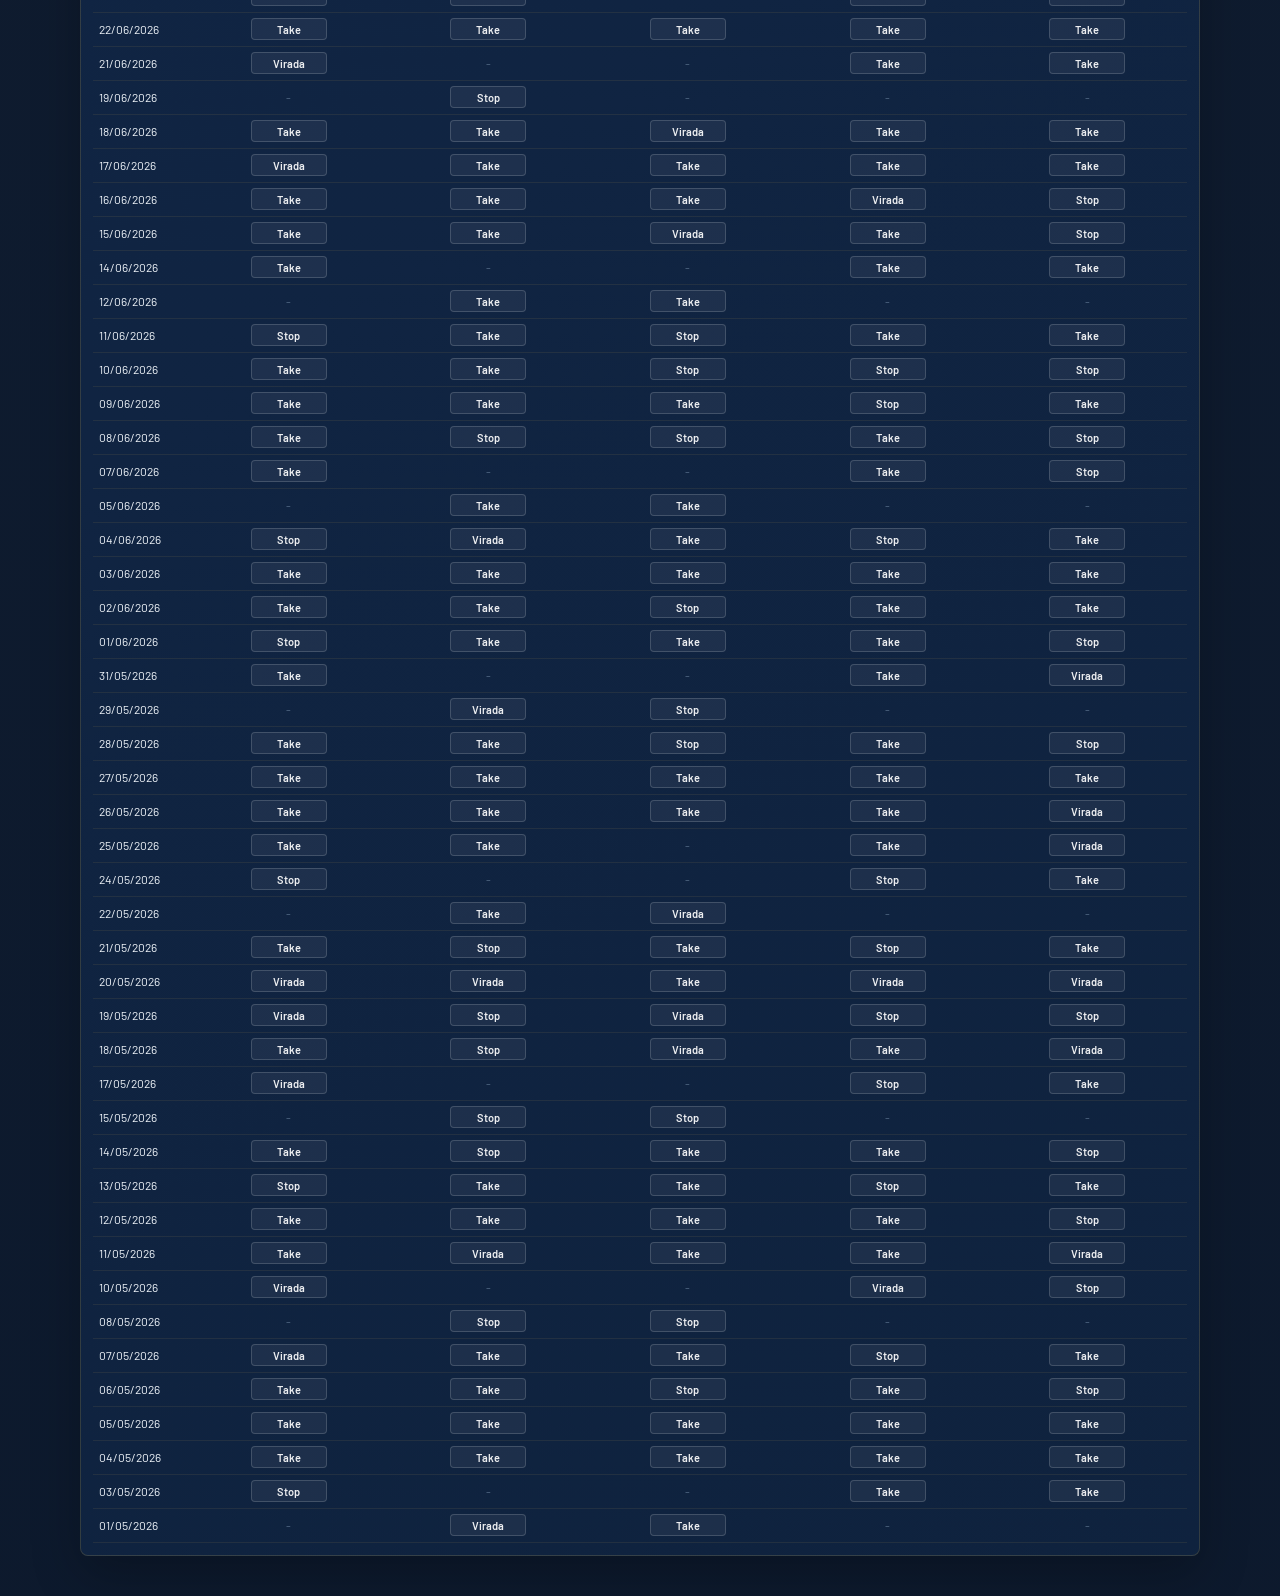
==== commit 5b1bef39: "Adiciona JP225 FTMO e alinha paineis e botao de copiar" ====
--- a/index.html
+++ b/index.html
@@ -8,7 +8,7 @@
   <link rel="preconnect" href="https://fonts.googleapis.com">
   <link rel="preconnect" href="https://fonts.gstatic.com" crossorigin>
   <link href="https://fonts.googleapis.com/css2?family=Cormorant+Garamond:wght@600;700&family=Barlow:wght@400;500;600;700&display=swap" rel="stylesheet">
-  <link rel="stylesheet" href="styles.css?v=us30-20261015">
+  <link rel="stylesheet" href="styles.css?v=ftmo-jp225-layout-20261024">
 </head>
 <body>
   <header class="topbar">
@@ -150,7 +150,7 @@
     </div>
   </template>
 
-  <script src="app.js?v=hantec-xau-4v-6v-20261015"></script>
+  <script src="app.js?v=ftmo-jp225-layout-20261024"></script>
 </body>
 </html>
 
--- a/styles.css
+++ b/styles.css
@@ -1270,13 +1270,18 @@
 .field { min-width: 0; gap: 4px; }
 .field label { font-size: 10px; letter-spacing: 0; }
 .toolbar select,.toolbar input { height: 34px; padding: 0 8px; font-size: 13px; border-radius: 8px; }
-.table-panel { width: min(1040px,100%); margin: 0 auto; }
+.table-panel { width: 100%; margin: 0; }
 .table-wrap table { width: 100%; min-width: 720px; table-layout: fixed; }
 .table-wrap th,.table-wrap td { padding: 5px 8px; }
 .table-wrap th:first-child,.table-wrap td:first-child { width: 96px; min-width: 96px; }
-.content-grid { grid-template-columns: minmax(0,1.15fr) minmax(0,.85fr); align-items: start; }
-.content-grid > .panel { height: auto; }
-.bars { height: auto; align-content: start; padding-top: 8px; gap: 12px; }
+.content-grid { grid-template-columns: repeat(2,minmax(0,1fr)); align-items: stretch; }
+.content-grid > .panel { height: auto; min-width: 0; display: flex; flex-direction: column; }
+.content-grid .panel-head { min-height: 48px; }
+.bars { height: auto; flex: 1; align-content: center; padding-top: 8px; gap: 20px; }
+.table-head { display: grid; grid-template-columns: minmax(0,1fr) auto; align-items: start; }
+.table-head > div { min-width: 0; }
+#copyBtn { display: inline-flex; align-items: center; justify-content: center; width: 144px; min-height: 38px; padding: 0 14px; font-size: 15px; line-height: 1; white-space: nowrap; }
+#copyBtn:focus-visible { outline: 2px solid var(--gold); outline-offset: 3px; }
 .method-note-disclosure { margin-bottom: 10px; color: var(--muted); font-size: 12px; }
 .method-note-disclosure[hidden] { display: none; }
 .method-note-disclosure summary { cursor: pointer; padding: 4px 0; }
@@ -1327,9 +1332,14 @@
   .bars {
     height: auto;
   }
+
+  .content-grid .panel-head { min-height: 0; }
+  .bars { flex: none; align-content: start; }
 }
 
 @media (max-width: 680px) {
+  .table-head { grid-template-columns: minmax(0,1fr); gap: 12px; }
+  #copyBtn { justify-self: start; }
   .toolbar { grid-template-columns: repeat(2,minmax(0,1fr)); }
   .toolbar .grow { grid-column: auto; }
   .toolbar .setup-field { grid-column: 1 / -1; }
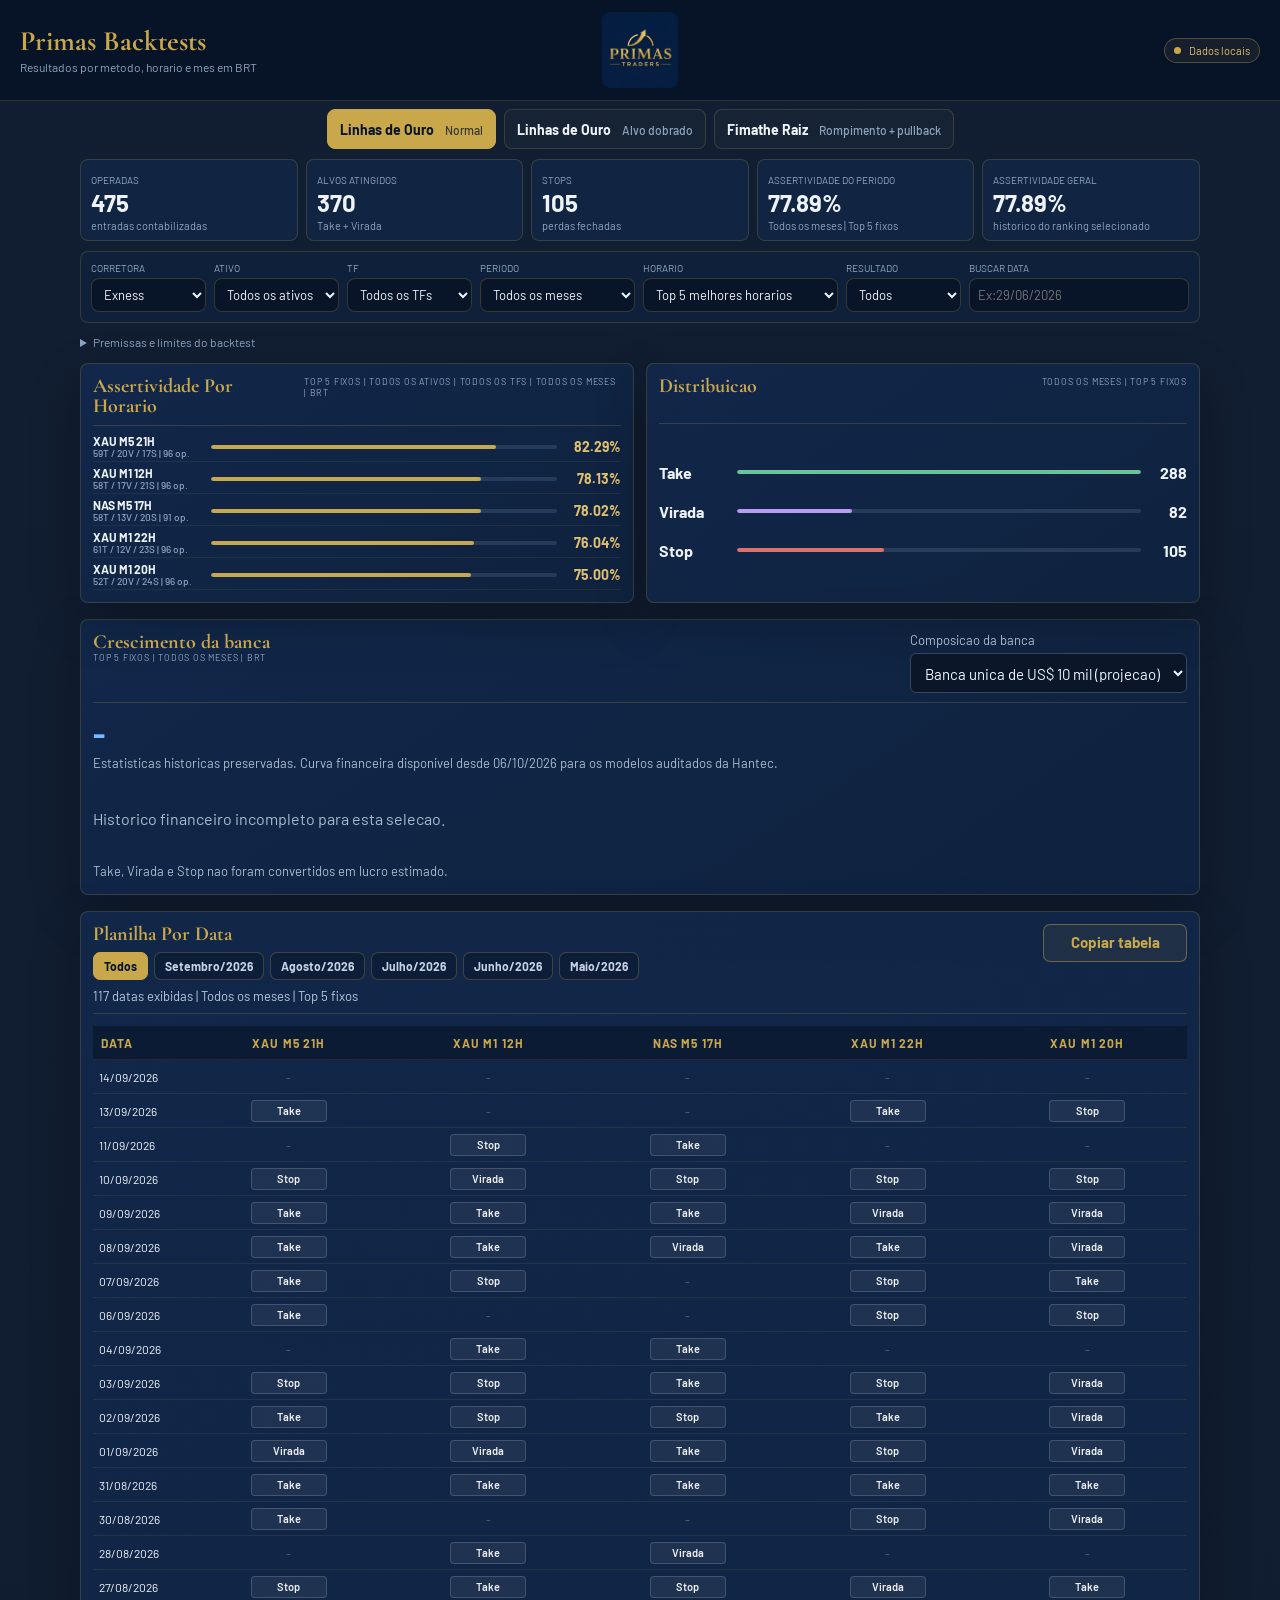
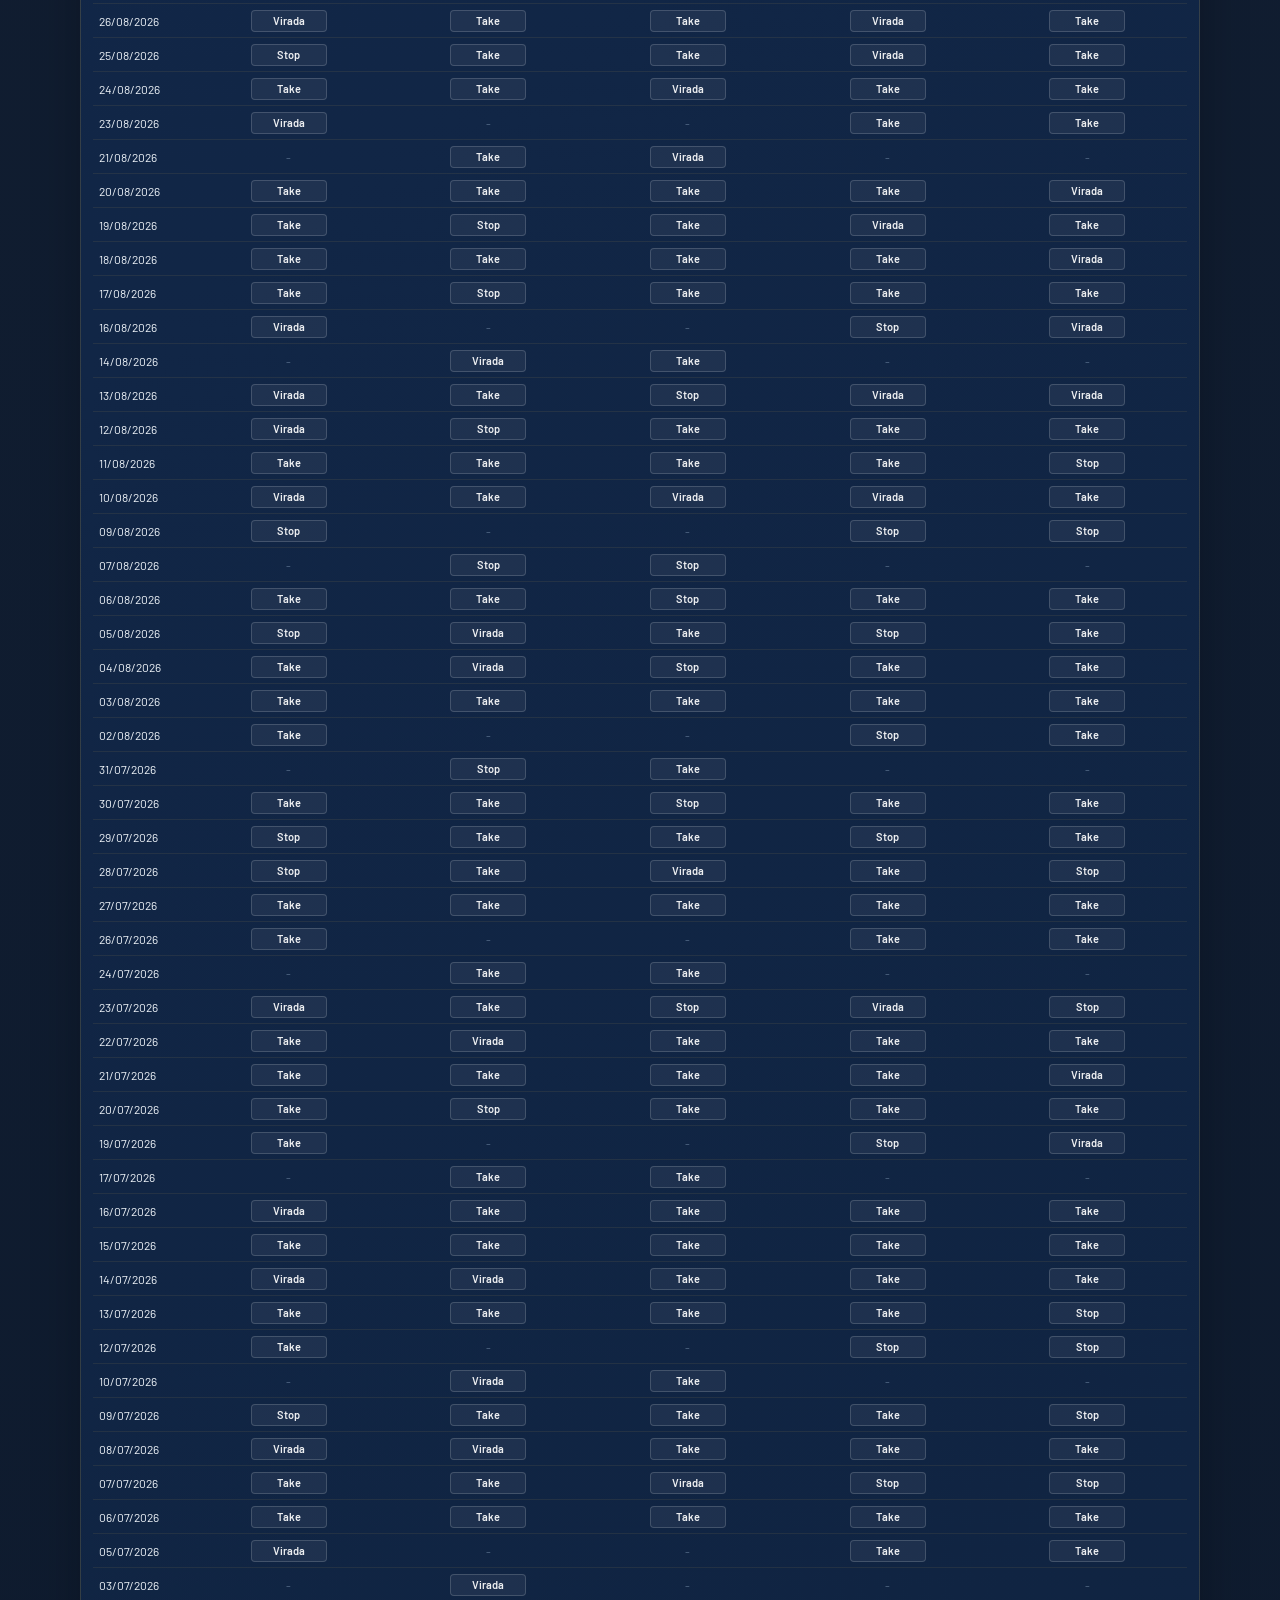
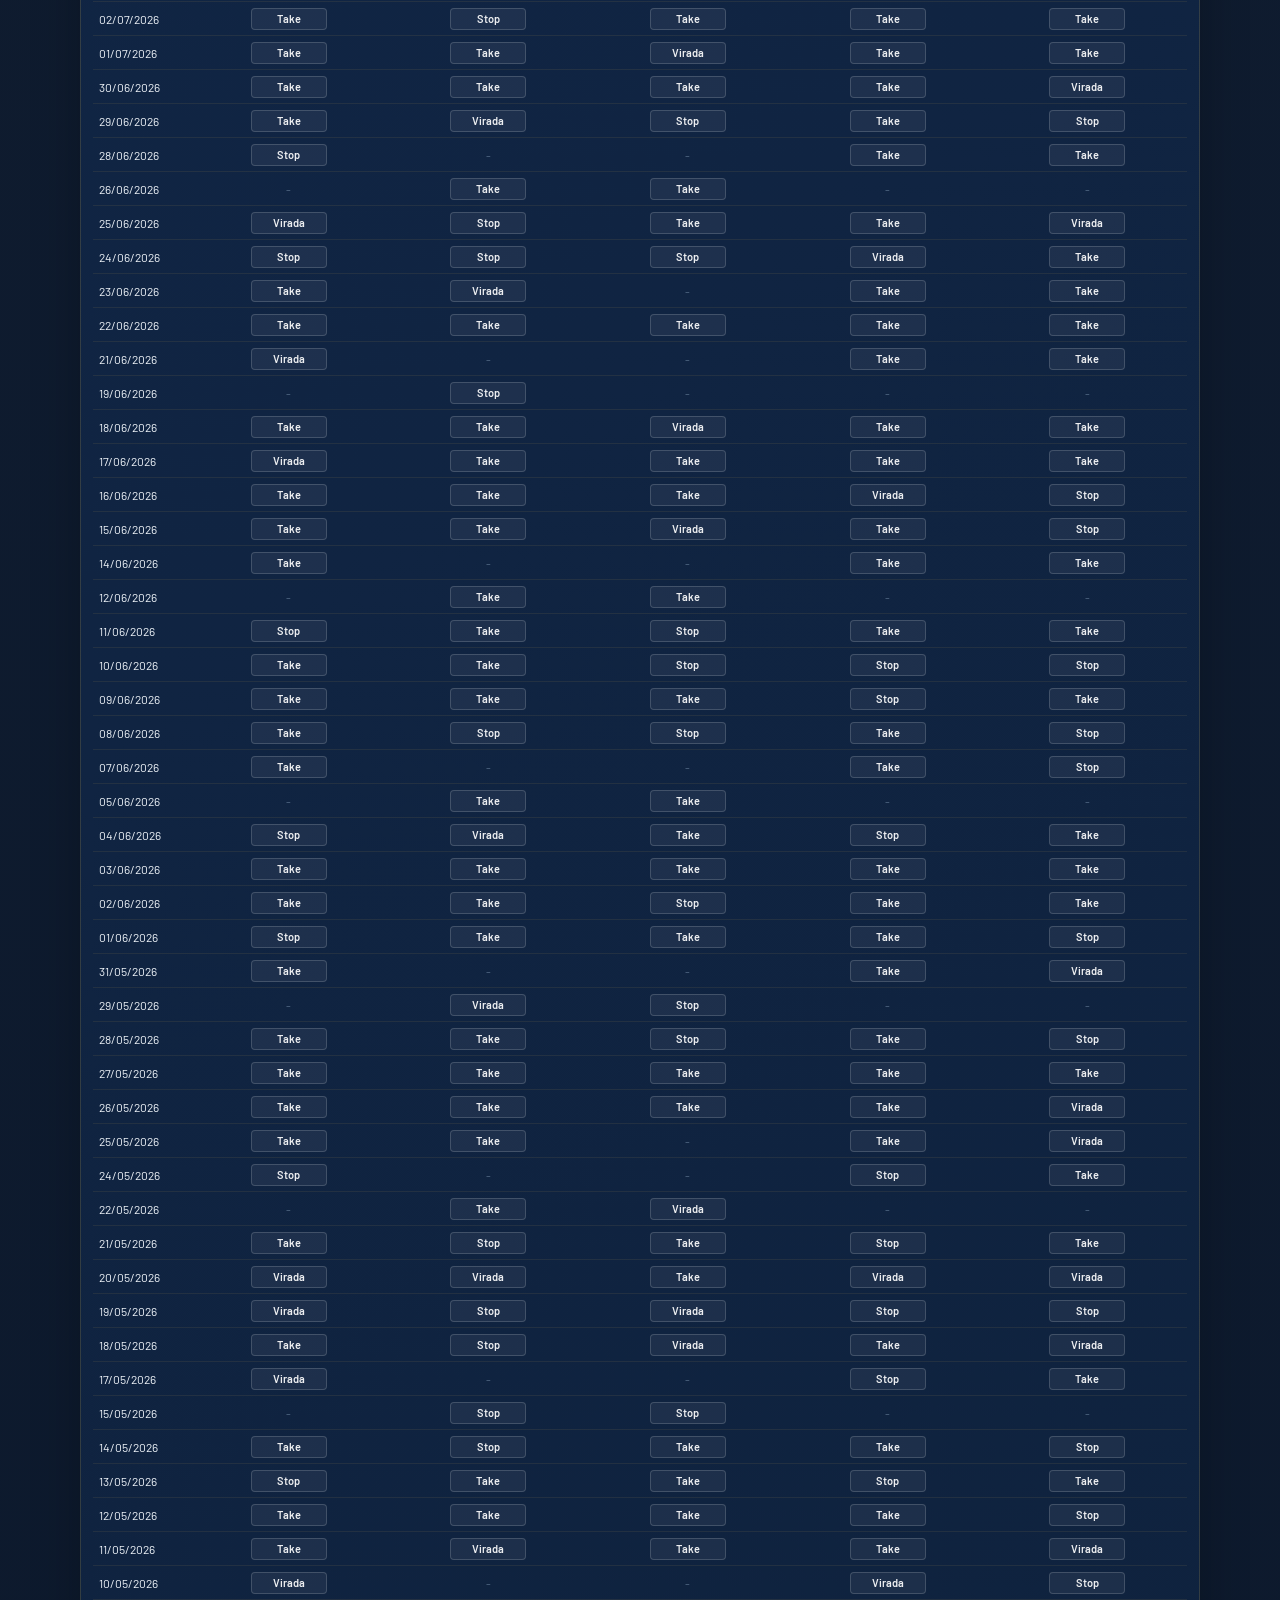
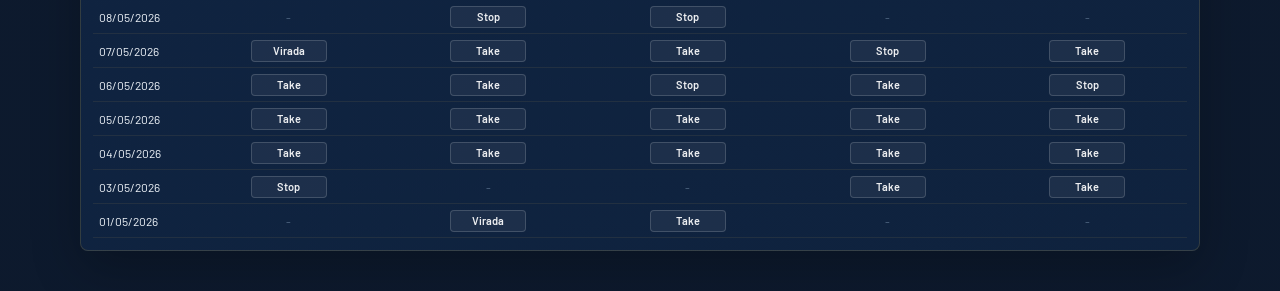
==== commit ce5be7c9: "Adiciona Top 3 e curva auditavel de crescimento da banca" ====
--- a/index.html
+++ b/index.html
@@ -8,7 +8,7 @@
   <link rel="preconnect" href="https://fonts.googleapis.com">
   <link rel="preconnect" href="https://fonts.gstatic.com" crossorigin>
   <link href="https://fonts.googleapis.com/css2?family=Cormorant+Garamond:wght@600;700&family=Barlow:wght@400;500;600;700&display=swap" rel="stylesheet">
-  <link rel="stylesheet" href="styles.css?v=ftmo-jp225-layout-20261024">
+  <link rel="stylesheet" href="styles.css?v=top3-banca-20261120">
 </head>
 <body>
   <header class="topbar">
@@ -126,6 +126,24 @@
       </article>
     </section>
 
+    <section class="panel bank-panel" id="bank-panel">
+      <div class="panel-head bank-head">
+        <div><h2>Crescimento da banca</h2><p id="bank-label">-</p></div>
+        <div class="bank-composition"><label for="bank-mode">Composicao da banca</label><select id="bank-mode"><option value="single">Banca unica de US$ 10 mil (projecao)</option><option value="separate">Contas independentes de US$ 10 mil</option></select></div>
+      </div>
+      <strong class="bank-growth" id="bank-percent">-</strong>
+      <p class="bank-period" id="bank-period"></p>
+      <dl class="bank-metrics" id="bank-metrics" hidden>
+        <div><dt>Saldo inicial</dt><dd id="bank-initial">-</dd></div>
+        <div><dt>Saldo final</dt><dd id="bank-final">-</dd></div>
+        <div><dt>Lucro liquido</dt><dd id="bank-profit">-</dd></div>
+        <div><dt>Drawdown do saldo</dt><dd id="bank-drawdown">-</dd></div>
+      </dl>
+      <div class="bank-frame" id="bank-frame" hidden><canvas id="bank-canvas" tabindex="0" role="img" aria-label="Crescimento da banca"></canvas><output id="bank-tooltip" class="bank-tooltip" hidden></output></div>
+      <p id="bank-empty" class="bank-empty">Sem lancamentos financeiros.</p>
+      <p id="bank-note" class="bank-note"></p>
+    </section>
+
     <section class="panel table-panel">
       <div class="panel-head table-head">
         <div>
@@ -150,7 +168,8 @@
     </div>
   </template>
 
-  <script src="app.js?v=ftmo-jp225-layout-20261024"></script>
+  <script src="bank-growth.js?v=top3-banca-20261120"></script>
+  <script src="app.js?v=top3-banca-20261120"></script>
 </body>
 </html>
 
--- a/styles.css
+++ b/styles.css
@@ -1346,3 +1346,20 @@
 }
 .bar-row[hidden] { display: none; }
 #barFalha { background: rgba(255, 255, 255, 0.6); }
+.bank-panel { margin: 16px 0; min-width: 0; }
+.bank-head { display: flex; justify-content: space-between; align-items: start; gap: 16px; flex-wrap: wrap; }
+.bank-composition { display: grid; gap: 5px; max-width: 100%; }
+.bank-composition label,.bank-metrics dt,.bank-period,.bank-note { color: #a9bbcf; font-size: 13px; }
+.bank-composition select { max-width: 100%; padding: 10px; background: #0b1728; color: #eef5ff; border: 1px solid #354860; border-radius: 6px; }
+.bank-growth { display: block; color: #78b8ff; font-size: 30px; margin-top: 12px; }
+.bank-period { margin: 4px 0 16px; }
+.bank-metrics { display: grid; grid-template-columns: repeat(4,minmax(0,1fr)); gap: 16px; margin: 0 0 14px; }
+.bank-metrics dd { margin: 5px 0 0; font-size: 18px; font-weight: 600; overflow-wrap: anywhere; }
+.bank-frame { position: relative; height: 260px; width: 100%; }
+#bank-canvas { width: 100%; height: 100%; display: block; }
+.bank-tooltip { position: absolute; top: 8px; background: #0b1728; border: 1px solid #547497; border-radius: 4px; padding: 8px; font-size: 12px; max-width: calc(100% - 12px); pointer-events: none; }
+.bank-note { line-height: 1.5; margin: 12px 0 0; }
+.bank-empty { padding: 22px 0; color: #a9bbcf; }
+.bank-panel [hidden] { display: none; }
+.bank-panel.is-negative .bank-growth { color: #f19489; }
+@media(max-width:680px) { .bank-metrics { grid-template-columns: repeat(2,minmax(0,1fr)); } .bank-frame { height: 220px; } .bank-head > div { min-width: 0; } }
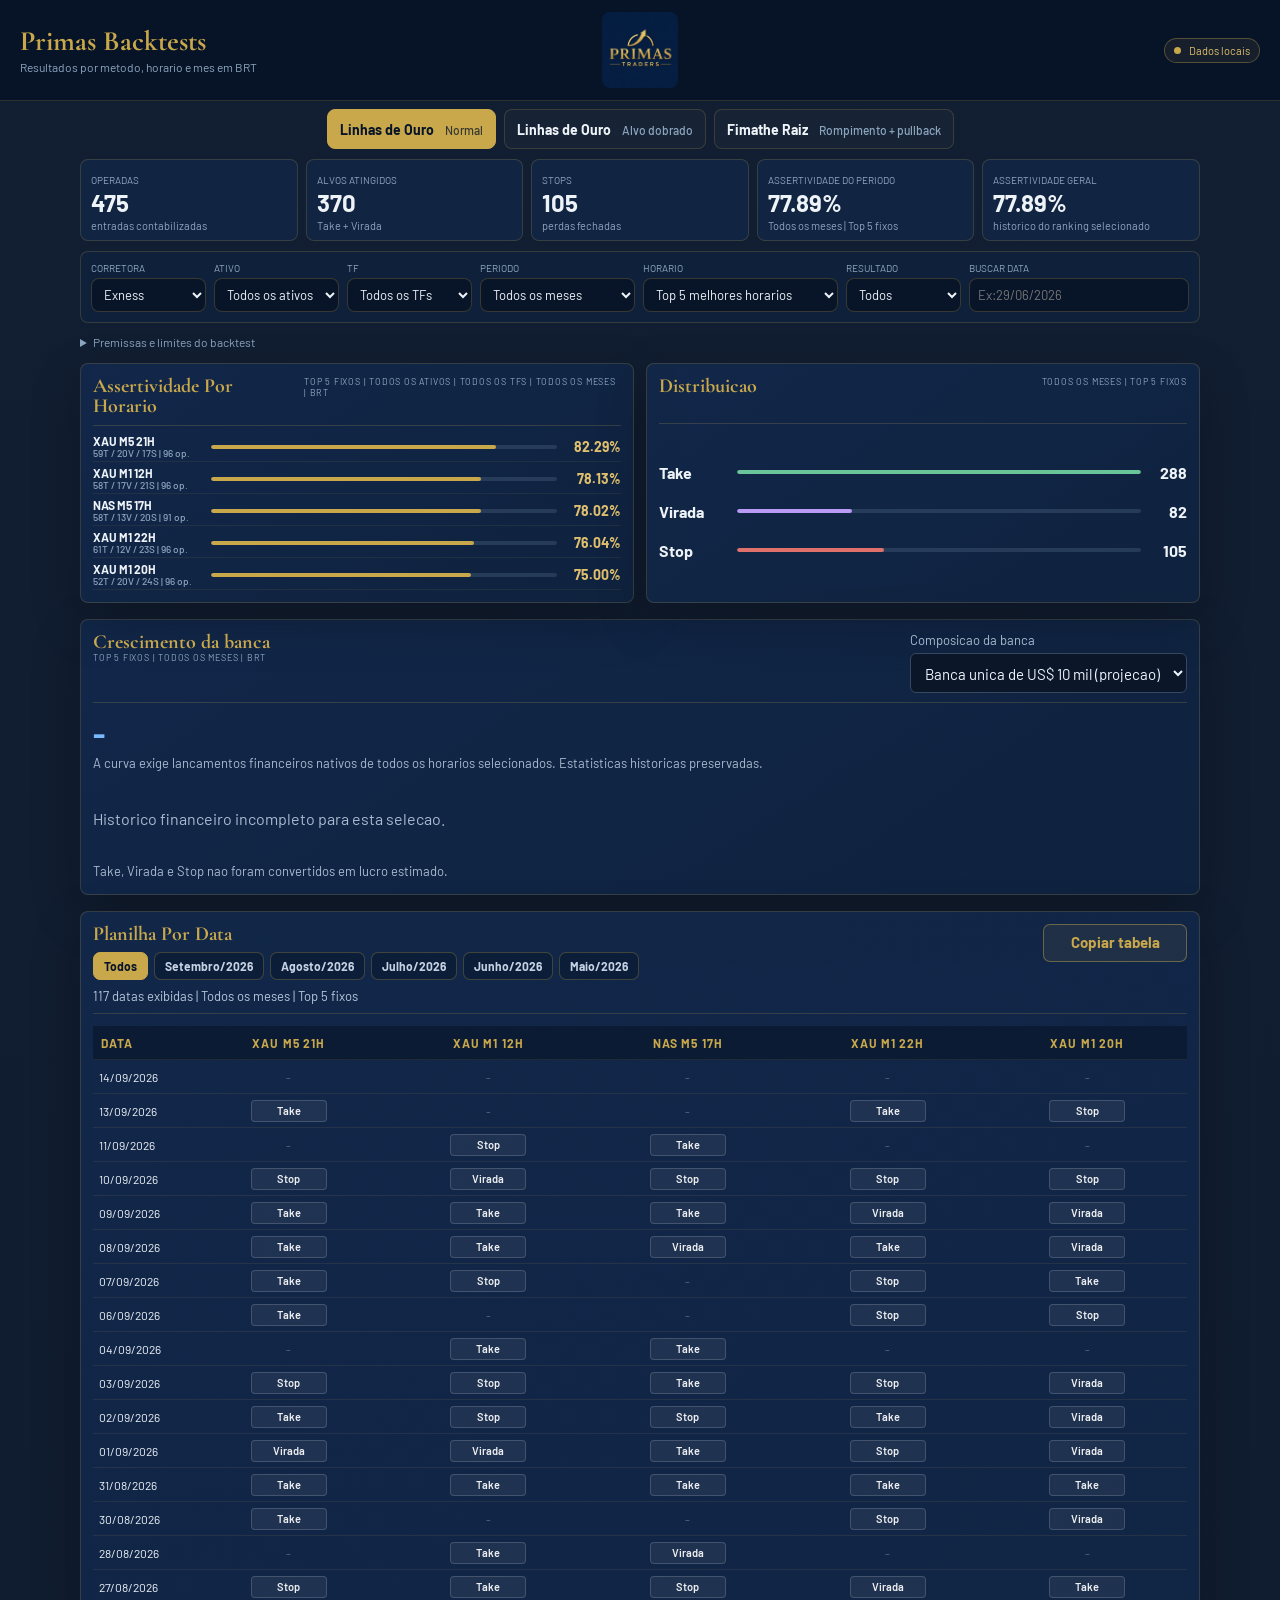
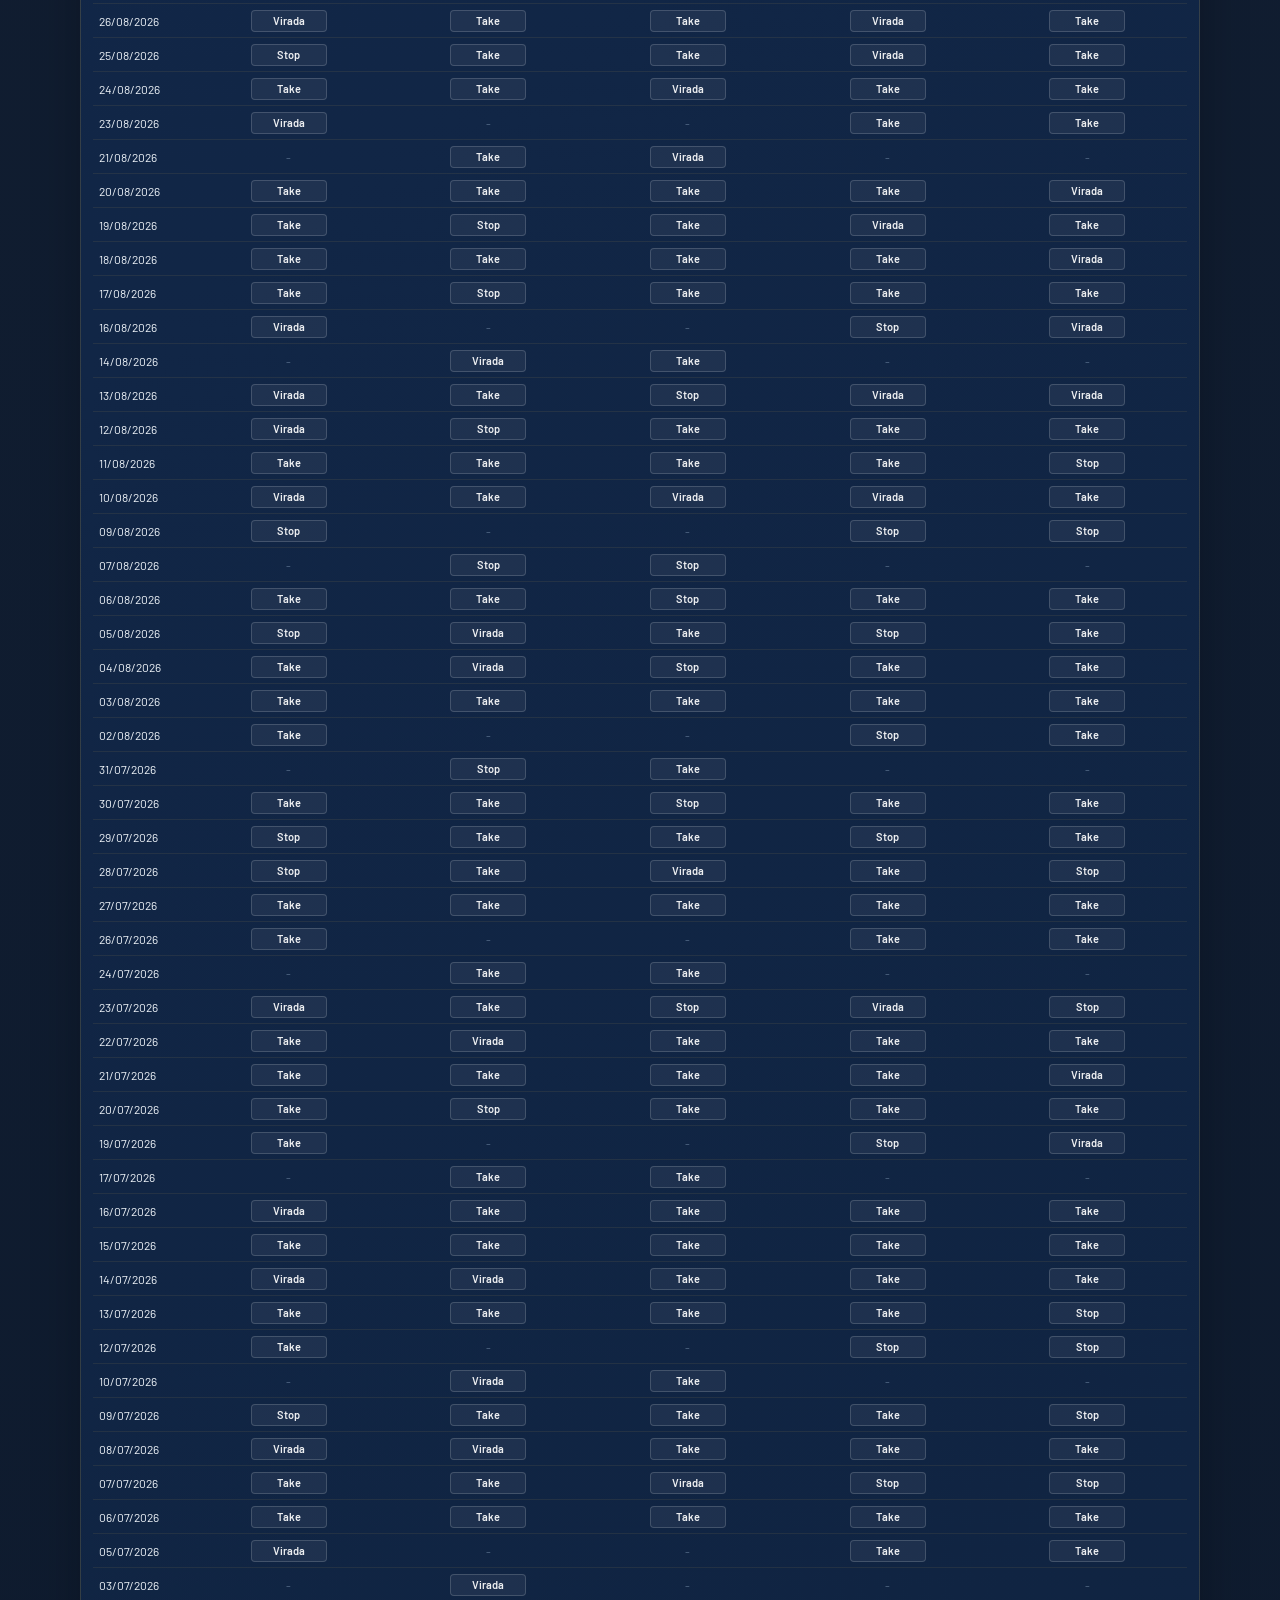
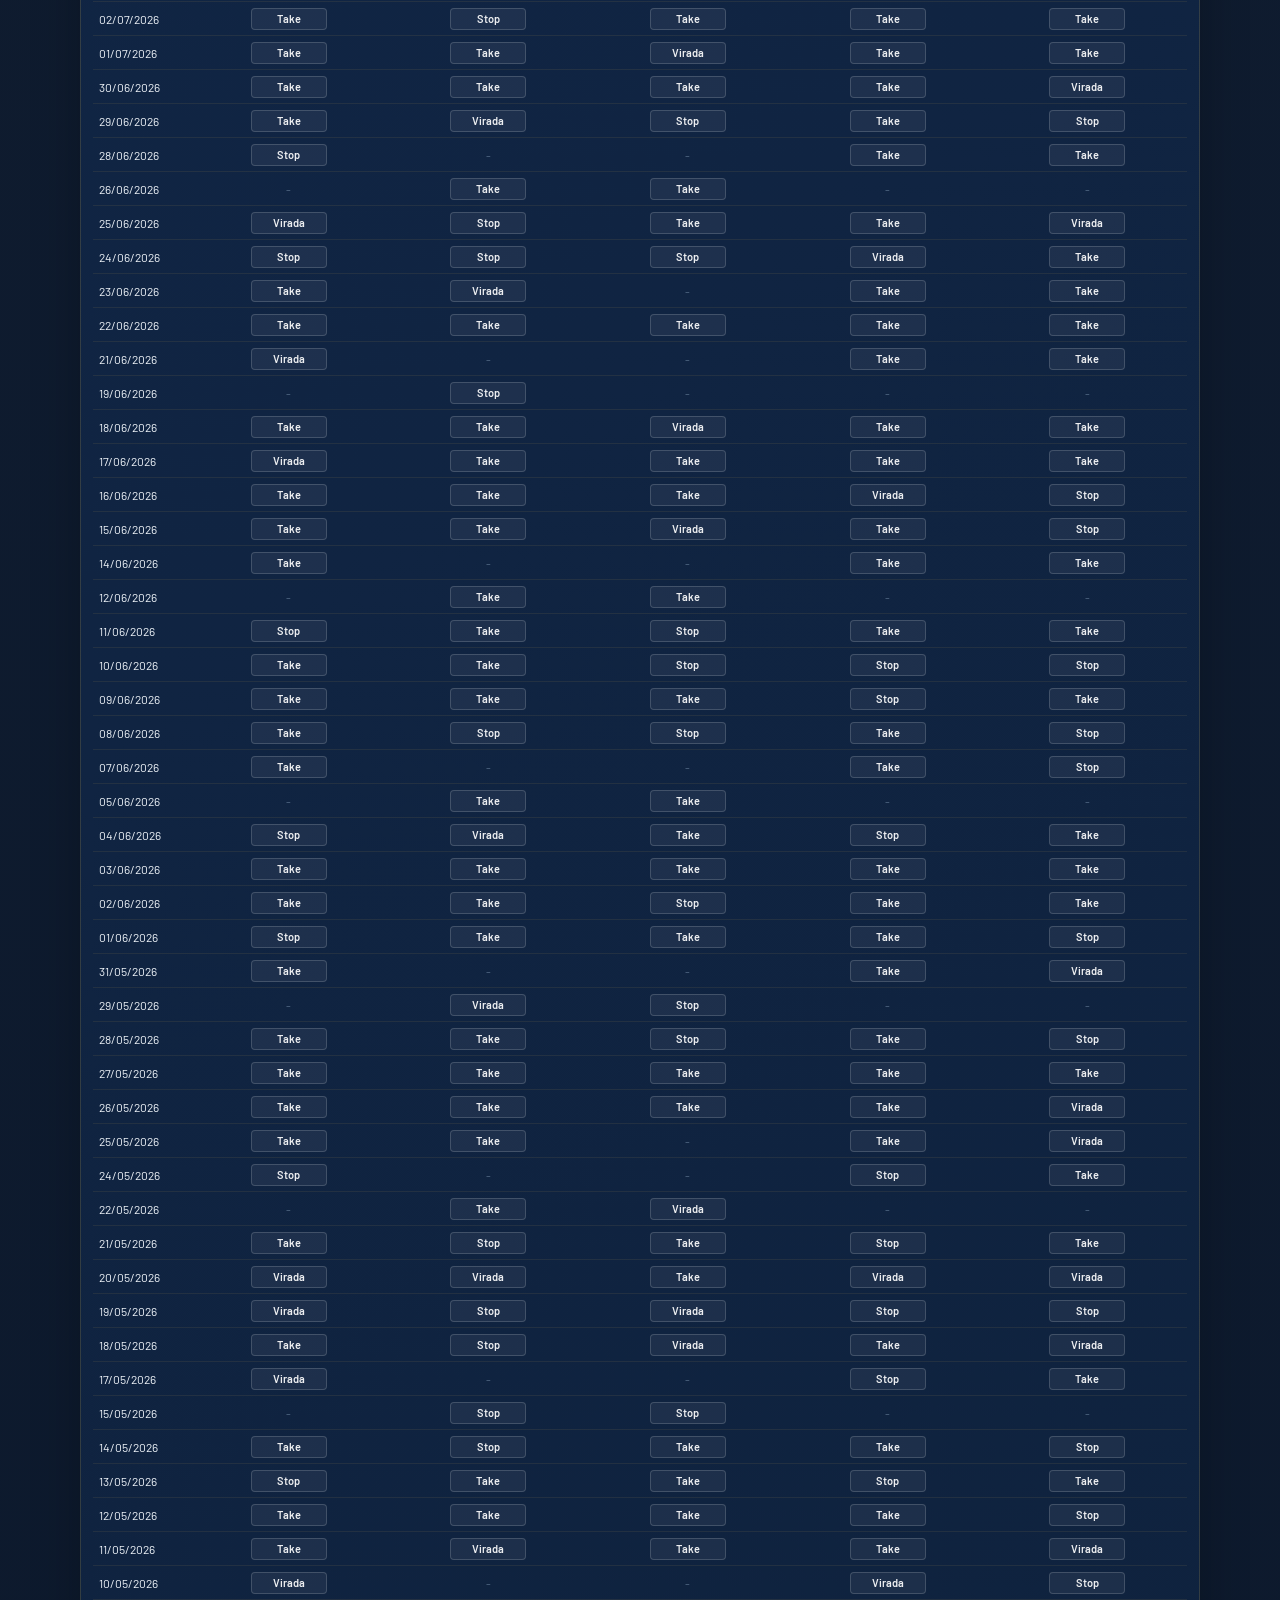
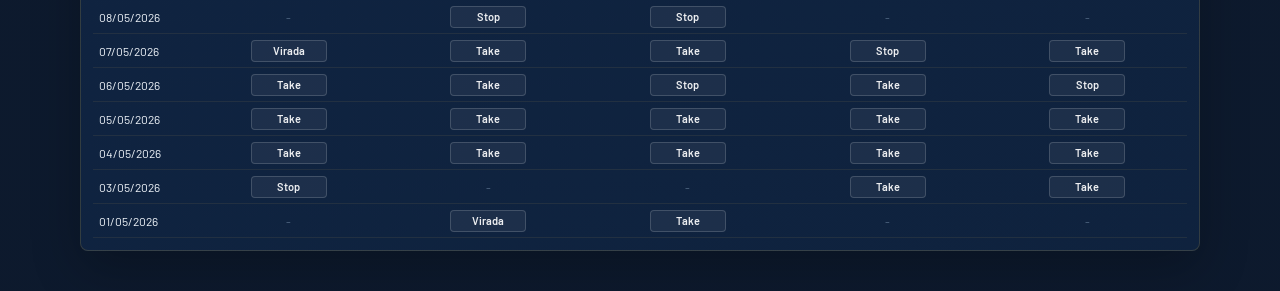
==== commit 712507a7: "Completa financeiro Hantec desde janeiro com cinco testes nativos anuais" ====
--- a/index.html
+++ b/index.html
@@ -8,7 +8,7 @@
   <link rel="preconnect" href="https://fonts.googleapis.com">
   <link rel="preconnect" href="https://fonts.gstatic.com" crossorigin>
   <link href="https://fonts.googleapis.com/css2?family=Cormorant+Garamond:wght@600;700&family=Barlow:wght@400;500;600;700&display=swap" rel="stylesheet">
-  <link rel="stylesheet" href="styles.css?v=top3-banca-20261120">
+  <link rel="stylesheet" href="styles.css?v=banca-janeiro-20261120">
 </head>
 <body>
   <header class="topbar">
@@ -168,8 +168,8 @@
     </div>
   </template>
 
-  <script src="bank-growth.js?v=top3-banca-20261120"></script>
-  <script src="app.js?v=top3-banca-20261120"></script>
+  <script src="bank-growth.js?v=banca-janeiro-20261120"></script>
+  <script src="app.js?v=banca-janeiro-20261120"></script>
 </body>
 </html>
 
